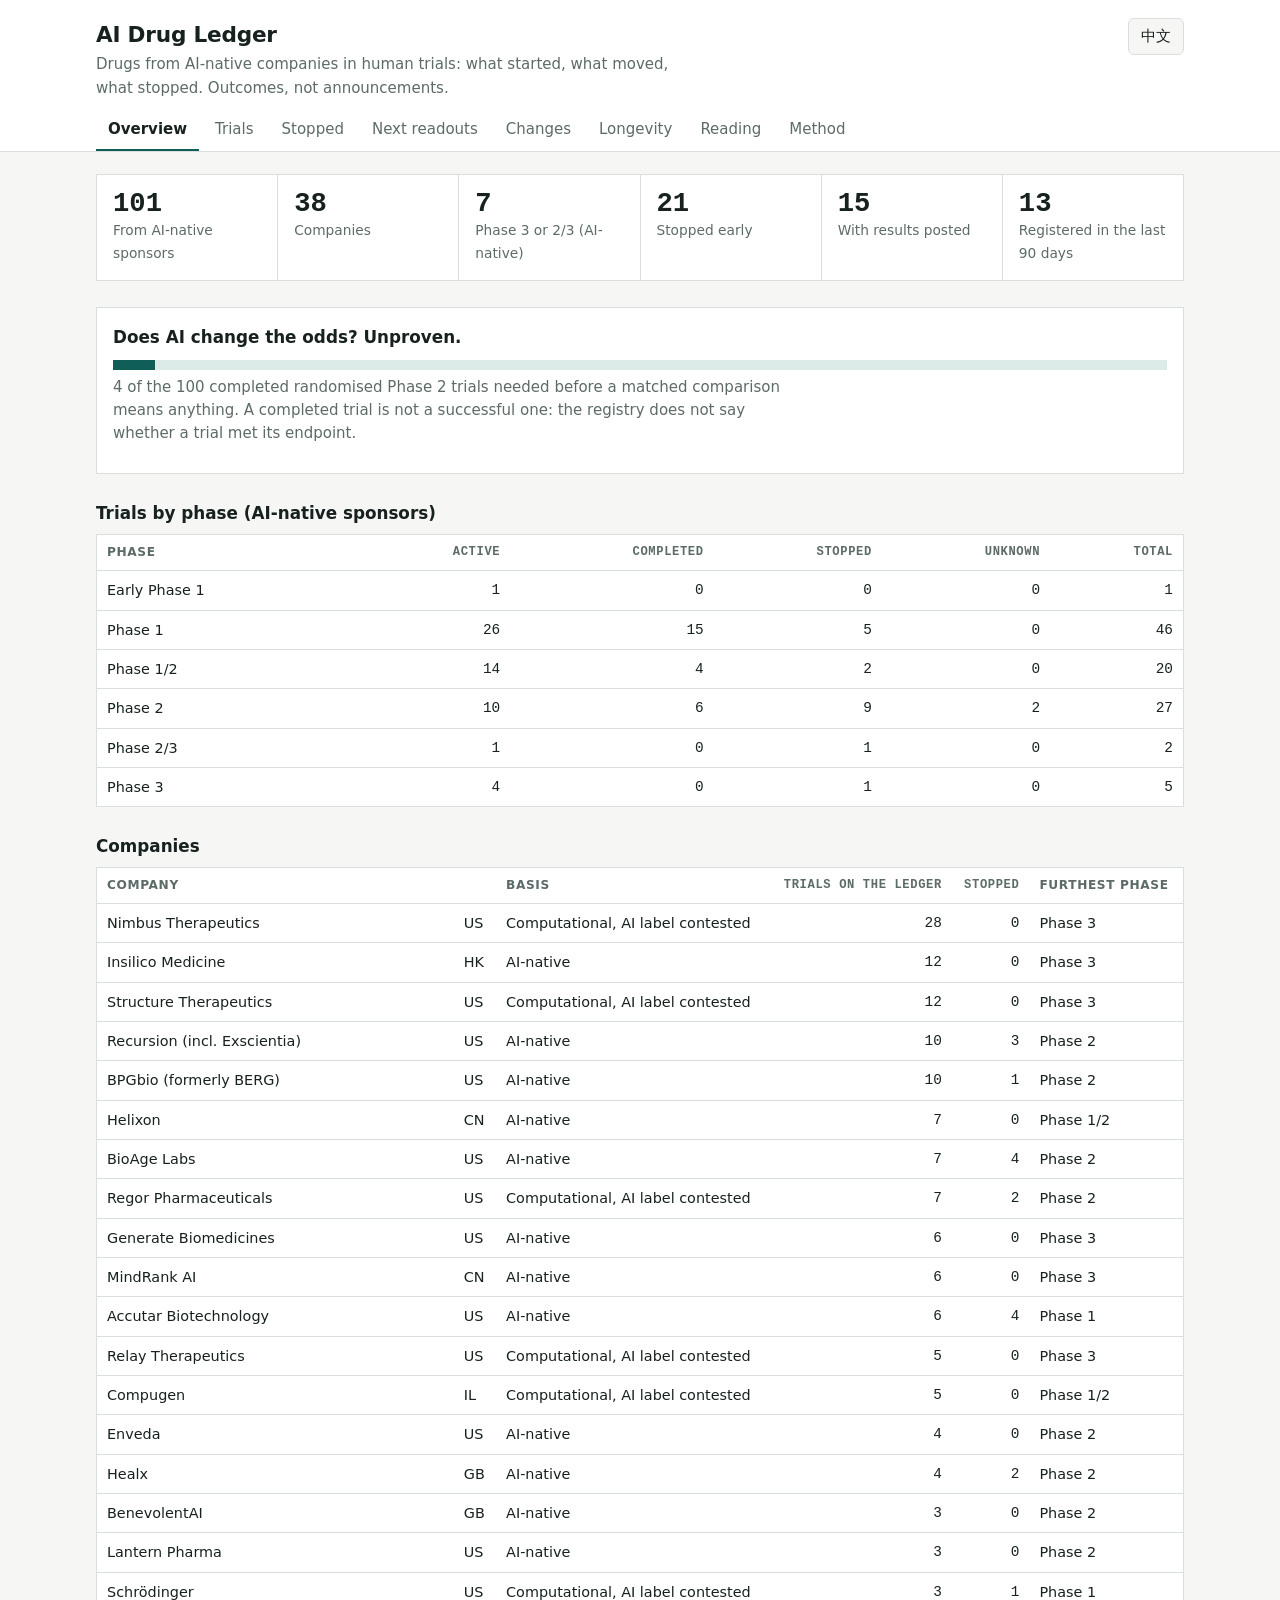
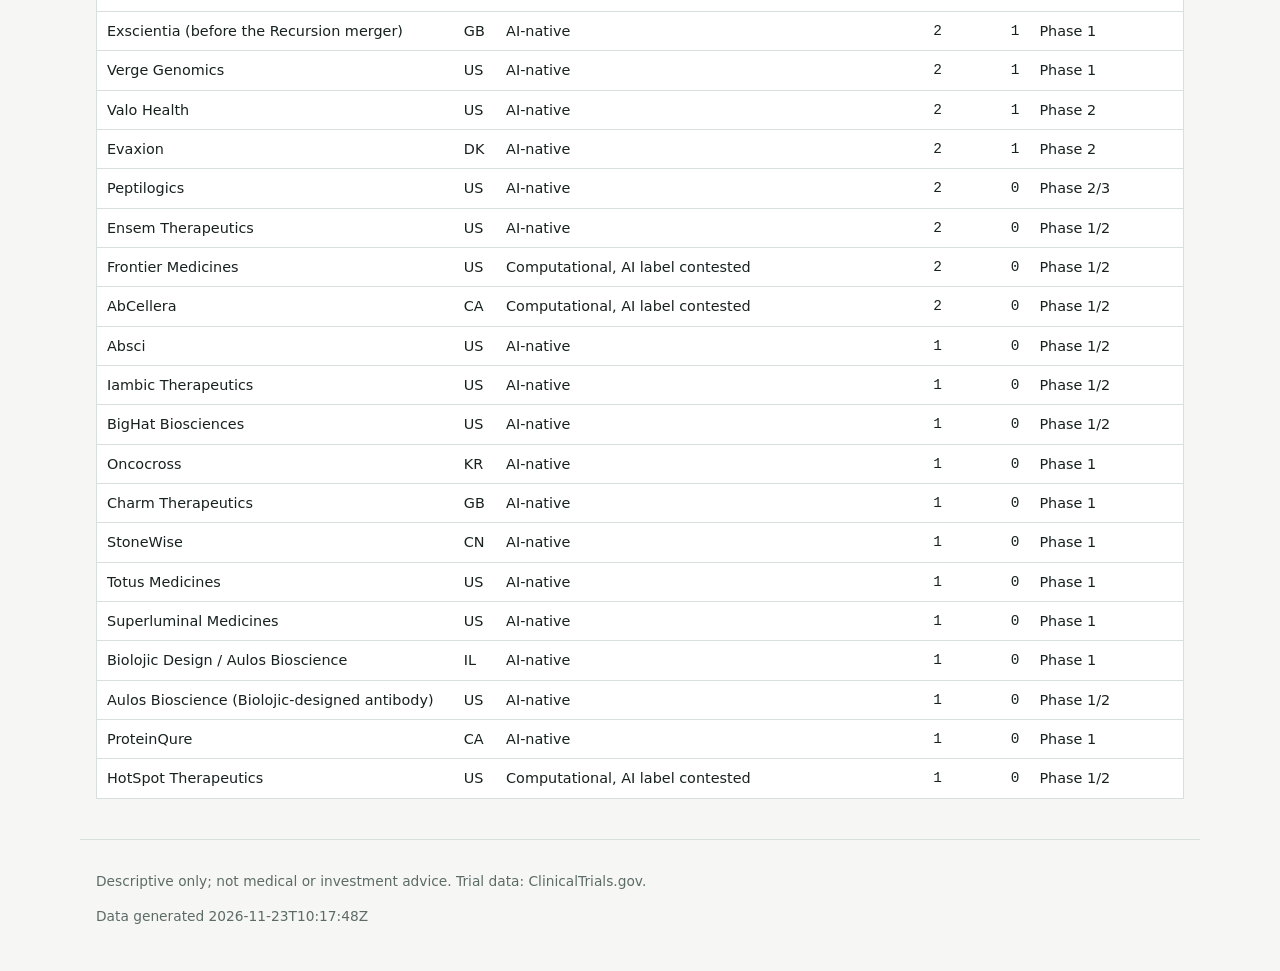
==== index.html @ f321b060 "site: first publish Co-Authored-By: Claude Fable 5.2 <noreply@anthropic.com> Claude-Session: https:/" ====
<!doctype html>
<html lang="en">
<head>
<meta charset="utf-8">
<meta name="viewport" content="width=device-width, initial-scale=1">
<title>AI Drug Ledger · AI 新药台账</title>
<link rel="stylesheet" href="style.css">
</head>
<body>
<header class="top">
  <div class="wrap bar">
    <div>
      <h1 data-t="title"></h1>
      <p class="sub" data-t="subtitle"></p>
    </div>
    <button id="lang" type="button" aria-label="Switch language"></button>
  </div>
  <nav class="wrap tabs" id="tabs" aria-label="Sections"></nav>
</header>
<main class="wrap" id="main"><p class="muted" data-t="loading"></p></main>
<footer class="wrap foot">
  <p data-t="footer"></p>
  <p class="muted" id="stamp"></p>
</footer>
<script src="app.js"></script>
</body>
</html>
---- style.css ----
/* A ledger: quiet page, tabular figures, state shown as form (pills, bars). */
:root {
  --bg: #f6f7f5; --panel: #ffffff; --ink: #17211f; --muted: #5d6b68; --line: #d9dfdc;
  --accent: #0f5f58; --accent-soft: #dcebe8;
  --up: #17694a; --down: #a3341f; --flat: #6a6f3a; --down-soft: #f6e3de; --up-soft: #dcefe5;
  --sans: system-ui, -apple-system, "Segoe UI", "PingFang SC", "Microsoft YaHei", sans-serif;
  --mono: ui-monospace, "SF Mono", Menlo, Consolas, monospace;
}
@media (prefers-color-scheme: dark) {
  :root { --bg: #111615; --panel: #1a2120; --ink: #e6ecea; --muted: #97a5a1; --line: #2c3634;
    --accent: #6cc7bc; --accent-soft: #1d3532; --up: #6fcf9f; --down: #f0907b; --flat: #c9cf8a;
    --down-soft: #3a211c; --up-soft: #1b3327; color-scheme: dark; }
}
* { box-sizing: border-box; }
body { margin: 0; background: var(--bg); color: var(--ink); font: 15px/1.55 var(--sans); }
.wrap { max-width: 1120px; margin: 0 auto; padding-left: max(16px, env(safe-area-inset-left, 0px)); padding-right: max(16px, env(safe-area-inset-right, 0px)); }
.top { border-bottom: 1px solid var(--line); background: var(--panel); }
.bar { display: flex; justify-content: space-between; align-items: flex-start; gap: 16px; padding-block: 18px 10px; }
h1 { font-size: 1.35rem; margin: 0; letter-spacing: -0.01em; }
h2 { font-size: 1.05rem; margin: 0 0 8px; }
.sub { margin: 2px 0 0; color: var(--muted); max-width: 62ch; }
#lang { font: inherit; padding: 6px 12px; border: 1px solid var(--line); border-radius: 6px; background: var(--bg); color: var(--ink); cursor: pointer; white-space: nowrap; }
.tabs { display: flex; gap: 4px; overflow-x: auto; }
.tabs a { padding: 8px 12px; color: var(--muted); text-decoration: none; border-bottom: 2px solid transparent; white-space: nowrap; }
.tabs a[aria-current="page"] { color: var(--ink); border-color: var(--accent); font-weight: 600; }
a { color: var(--accent); }
a:focus-visible, button:focus-visible, select:focus-visible, input:focus-visible { outline: 2px solid var(--accent); outline-offset: 2px; }
main { padding-block: 22px 40px; display: grid; gap: 26px; }
section { min-width: 0; }
.muted { color: var(--muted); }
.note { color: var(--muted); max-width: 72ch; margin: 0 0 12px; }
.tiles { display: grid; grid-template-columns: repeat(auto-fit, minmax(150px, 1fr)); gap: 1px; background: var(--line); border: 1px solid var(--line); }
.tile { background: var(--panel); padding: 14px 16px; }
.tile b { display: block; font: 600 1.7rem/1.1 var(--mono); font-variant-numeric: tabular-nums; }
.tile span { color: var(--muted); font-size: .86rem; }
.verdict { background: var(--panel); border: 1px solid var(--line); padding: 16px; }
.meter { height: 10px; background: var(--accent-soft); margin: 10px 0 6px; }
.meter i { display: block; height: 100%; background: var(--accent); }
.scroll { overflow-x: auto; border: 1px solid var(--line); background: var(--panel); }
table { border-collapse: collapse; width: 100%; font-size: .9rem; }
th, td { text-align: left; padding: 8px 10px; border-bottom: 1px solid var(--line); vertical-align: top; }
th { font-size: .76rem; text-transform: uppercase; letter-spacing: .05em; color: var(--muted); white-space: nowrap; }
tr:last-child td { border-bottom: 0; }
td.n, th.n { text-align: right; font-family: var(--mono); font-variant-numeric: tabular-nums; white-space: nowrap; }
td.d { font-family: var(--mono); font-size: .84rem; white-space: nowrap; }
.pill { display: inline-block; padding: 1px 8px; border-radius: 999px; font-size: .78rem; white-space: nowrap; border: 1px solid var(--line); }
.pill.stopped, .pill.down, .pill.failed, .pill.stalled { background: var(--down-soft); color: var(--down); border-color: transparent; }
.pill.completed, .pill.up { background: var(--up-soft); color: var(--up); border-color: transparent; }
.pill.active, .pill.in_progress { background: var(--accent-soft); color: var(--accent); border-color: transparent; }
.filters { display: flex; flex-wrap: wrap; gap: 8px; margin-bottom: 10px; }
.filters select, .filters input { font: inherit; padding: 6px 8px; border: 1px solid var(--line); border-radius: 6px; background: var(--panel); color: var(--ink); max-width: 100%; }
.cards { display: grid; grid-template-columns: repeat(auto-fit, minmax(290px, 1fr)); gap: 14px; }
.card { background: var(--panel); border: 1px solid var(--line); padding: 14px 16px; min-width: 0; }
.card h3 { margin: 0 0 4px; font-size: 1rem; }
.card p { margin: 6px 0; }
.card ul { margin: 8px 0 0; padding-left: 18px; }
.card li { margin: 3px 0; overflow-wrap: anywhere; }
.small { font-size: .84rem; }
.foot { padding-block: 18px 30px; border-top: 1px solid var(--line); color: var(--muted); font-size: .86rem; }
ol.rubric { padding-left: 20px; max-width: 72ch; }
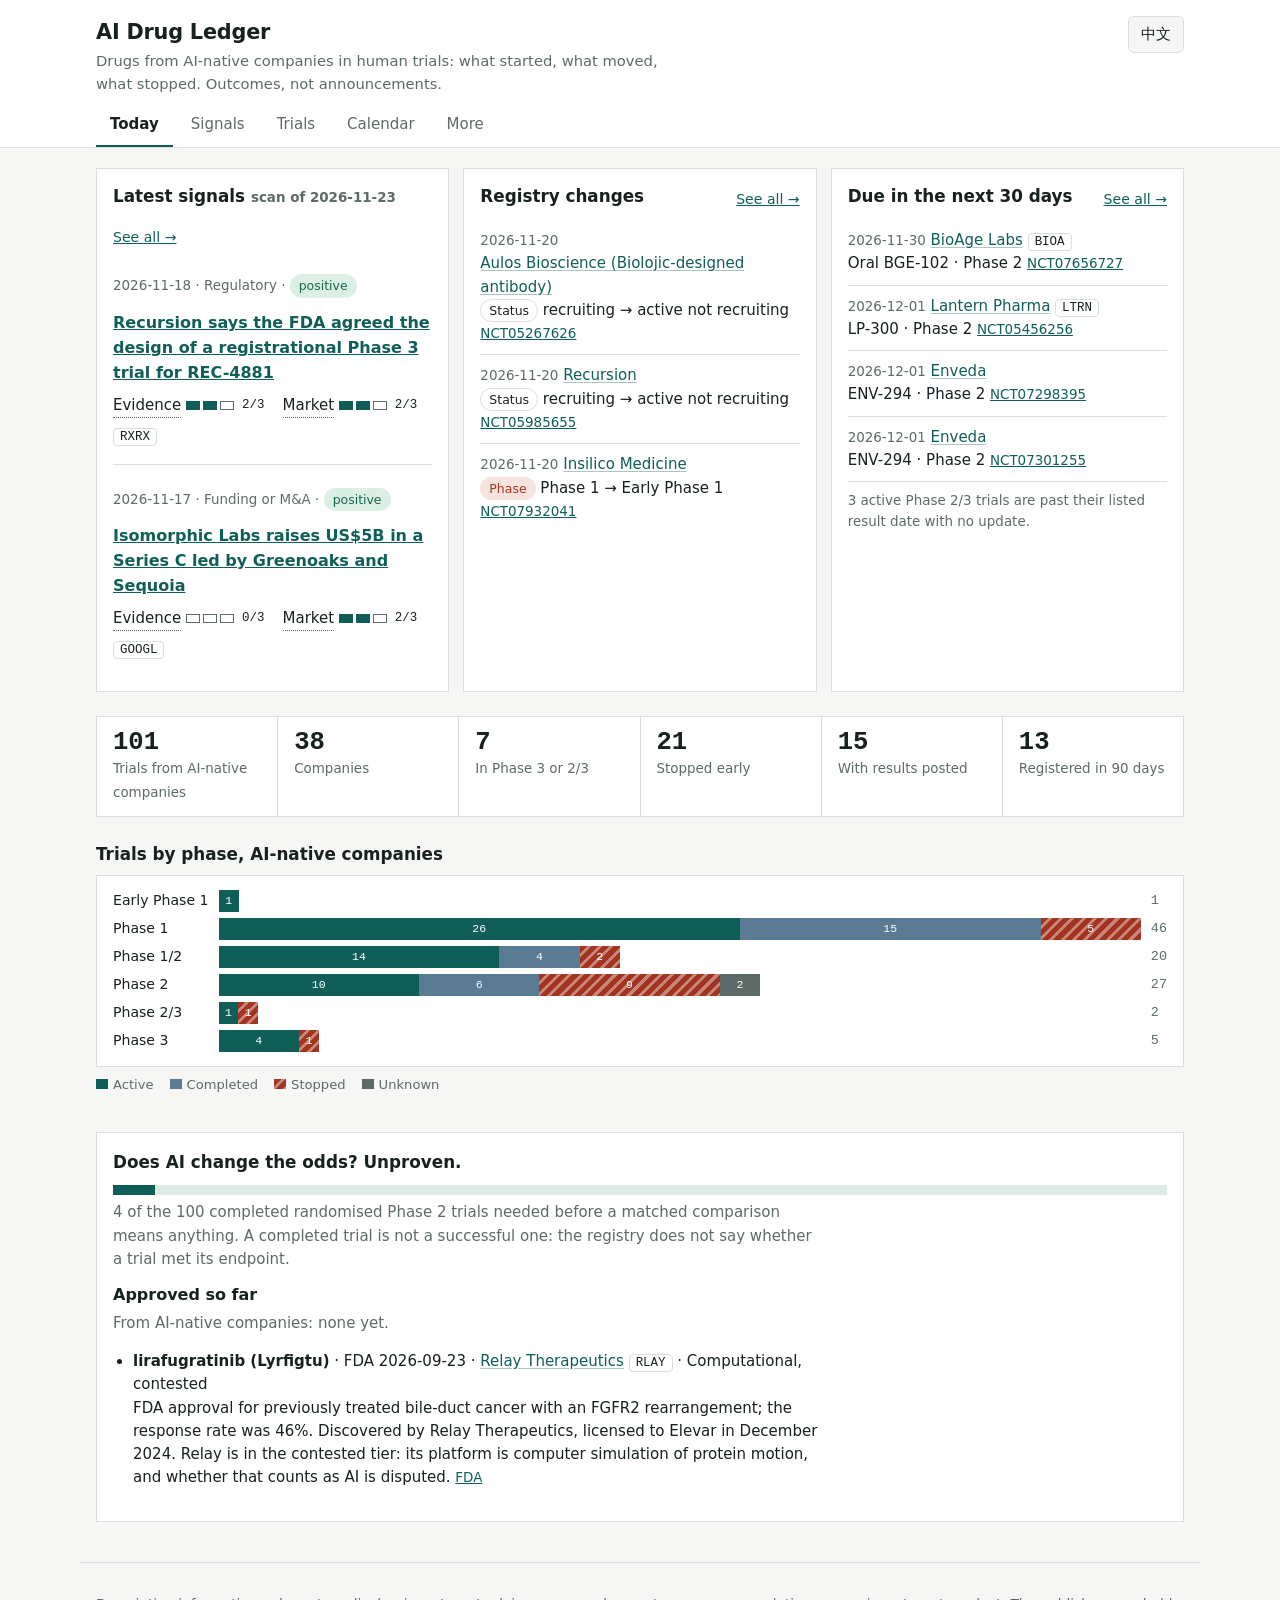
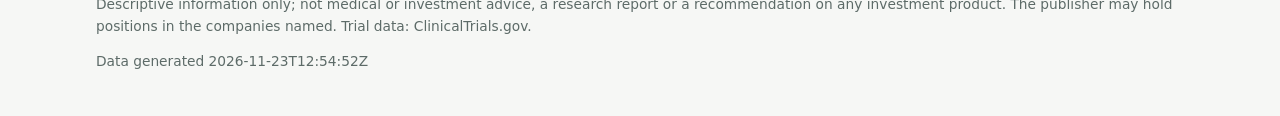
==== commit 42601d0c: "site: f961b80" ====
--- a/index.html
+++ b/index.html
@@ -2,26 +2,30 @@
 <html lang="en">
 <head>
 <meta charset="utf-8">
-<meta name="viewport" content="width=device-width, initial-scale=1">
+<meta name="viewport" content="width=device-width, initial-scale=1, viewport-fit=cover">
 <title>AI Drug Ledger · AI 新药台账</title>
 <link rel="stylesheet" href="style.css">
 </head>
 <body>
+<a class="skip" href="#main" data-t="skip"></a>
 <header class="top">
   <div class="wrap bar">
     <div>
       <h1 data-t="title"></h1>
       <p class="sub" data-t="subtitle"></p>
     </div>
-    <button id="lang" type="button" aria-label="Switch language"></button>
+    <button id="lang" type="button"></button>
   </div>
-  <nav class="wrap tabs" id="tabs" aria-label="Sections"></nav>
+  <nav class="wrap nav" id="nav" aria-label="Sections"></nav>
 </header>
-<main class="wrap" id="main"><p class="muted" data-t="loading"></p></main>
+<main class="wrap" id="main" tabindex="-1"><p class="muted" data-t="loading"></p></main>
 <footer class="wrap foot">
   <p data-t="footer"></p>
   <p class="muted" id="stamp"></p>
 </footer>
+<div id="backdrop" hidden></div>
+<aside id="panel" role="dialog" aria-modal="true" aria-labelledby="panel-title" hidden></aside>
+<div id="pop" role="tooltip" hidden></div>
 <script src="app.js"></script>
 </body>
 </html>
--- a/style.css
+++ b/style.css
@@ -1,60 +1,195 @@
-/* A ledger: quiet page, tabular figures, state shown as form (pills, bars). */
+/* A ledger: quiet page, tabular figures, state shown as form (pills, bars, hatching). */
 :root {
   --bg: #f6f7f5; --panel: #ffffff; --ink: #17211f; --muted: #5d6b68; --line: #d9dfdc;
-  --accent: #0f5f58; --accent-soft: #dcebe8;
-  --up: #17694a; --down: #a3341f; --flat: #6a6f3a; --down-soft: #f6e3de; --up-soft: #dcefe5;
+  --accent: #0f5f58; --accent-soft: #dcebe8; --done: #5b7a94; --done-soft: #e1e9f0;
+  --up: #17694a; --down: #a3341f; --down-soft: #f6e3de; --up-soft: #dcefe5; --new: #b8630a;
   --sans: system-ui, -apple-system, "Segoe UI", "PingFang SC", "Microsoft YaHei", sans-serif;
   --mono: ui-monospace, "SF Mono", Menlo, Consolas, monospace;
 }
 @media (prefers-color-scheme: dark) {
   :root { --bg: #111615; --panel: #1a2120; --ink: #e6ecea; --muted: #97a5a1; --line: #2c3634;
-    --accent: #6cc7bc; --accent-soft: #1d3532; --up: #6fcf9f; --down: #f0907b; --flat: #c9cf8a;
-    --down-soft: #3a211c; --up-soft: #1b3327; color-scheme: dark; }
+    --accent: #6cc7bc; --accent-soft: #1d3532; --done: #8fb0cc; --done-soft: #1f2c38;
+    --up: #6fcf9f; --down: #f0907b; --down-soft: #3a211c; --up-soft: #1b3327; --new: #f0a54a; color-scheme: dark; }
 }
 * { box-sizing: border-box; }
+html { scroll-padding-top: 12px; }
 body { margin: 0; background: var(--bg); color: var(--ink); font: 15px/1.55 var(--sans); }
 .wrap { max-width: 1120px; margin: 0 auto; padding-left: max(16px, env(safe-area-inset-left, 0px)); padding-right: max(16px, env(safe-area-inset-right, 0px)); }
+.skip { position: absolute; left: -999px; top: 8px; background: var(--panel); padding: 8px 12px; border: 1px solid var(--line); z-index: 50; }
+.skip:focus { left: 8px; }
 .top { border-bottom: 1px solid var(--line); background: var(--panel); }
-.bar { display: flex; justify-content: space-between; align-items: flex-start; gap: 16px; padding-block: 18px 10px; }
-h1 { font-size: 1.35rem; margin: 0; letter-spacing: -0.01em; }
+.bar { display: flex; justify-content: space-between; align-items: flex-start; gap: 16px; padding-block: 16px 8px; }
+h1 { font-size: 1.3rem; margin: 0; letter-spacing: -0.01em; }
 h2 { font-size: 1.05rem; margin: 0 0 8px; }
-.sub { margin: 2px 0 0; color: var(--muted); max-width: 62ch; }
-#lang { font: inherit; padding: 6px 12px; border: 1px solid var(--line); border-radius: 6px; background: var(--bg); color: var(--ink); cursor: pointer; white-space: nowrap; }
-.tabs { display: flex; gap: 4px; overflow-x: auto; }
-.tabs a { padding: 8px 12px; color: var(--muted); text-decoration: none; border-bottom: 2px solid transparent; white-space: nowrap; }
-.tabs a[aria-current="page"] { color: var(--ink); border-color: var(--accent); font-weight: 600; }
+h3 { font-size: 1rem; margin: 0 0 4px; }
+.sub { margin: 2px 0 0; color: var(--muted); max-width: 62ch; font-size: .92rem; }
+button { font: inherit; color: inherit; }
+#lang, .btn { padding: 6px 12px; border: 1px solid var(--line); border-radius: 6px; background: var(--bg); cursor: pointer; white-space: nowrap; }
 a { color: var(--accent); }
-a:focus-visible, button:focus-visible, select:focus-visible, input:focus-visible { outline: 2px solid var(--accent); outline-offset: 2px; }
-main { padding-block: 22px 40px; display: grid; gap: 26px; }
+a:focus-visible, button:focus-visible, select:focus-visible, input:focus-visible, [tabindex]:focus-visible { outline: 2px solid var(--accent); outline-offset: 2px; }
+.nav { display: flex; gap: 4px; }
+.nav a { padding: 9px 14px; color: var(--muted); text-decoration: none; border-bottom: 2px solid transparent; white-space: nowrap; position: relative; }
+.nav a[aria-current="page"] { color: var(--ink); border-color: var(--accent); font-weight: 600; }
+.badge { display: inline-block; min-width: 8px; height: 8px; border-radius: 50%; background: var(--new); margin-left: 5px; vertical-align: middle; }
+.subnav { display: inline-flex; flex-wrap: wrap; gap: 0; border: 1px solid var(--line); border-radius: 8px; overflow: hidden; background: var(--panel); }
+.subnav a { padding: 6px 14px; text-decoration: none; color: var(--muted); border-right: 1px solid var(--line); }
+.subnav a:last-child { border-right: 0; }
+.subnav a[aria-current="true"] { background: var(--accent-soft); color: var(--accent); font-weight: 600; }
+main { padding-block: 20px 40px; display: grid; gap: 24px; }
+main:focus { outline: none; }
 section { min-width: 0; }
 .muted { color: var(--muted); }
-.note { color: var(--muted); max-width: 72ch; margin: 0 0 12px; }
+.small { font-size: .84rem; }
+.note { color: var(--muted); max-width: 74ch; margin: 0 0 12px; }
+.row { display: flex; flex-wrap: wrap; gap: 10px 16px; align-items: center; justify-content: space-between; margin-bottom: 10px; }
+.more { font-size: .88rem; white-space: nowrap; }
+
+/* Today */
+.today { display: grid; grid-template-columns: repeat(auto-fit, minmax(300px, 1fr)); gap: 14px; }
+.blk { background: var(--panel); border: 1px solid var(--line); padding: 14px 16px; min-width: 0; }
+.blk ul { list-style: none; margin: 0; padding: 0; }
+.blk li { padding: 9px 0; border-top: 1px solid var(--line); }
+.blk li:first-child { border-top: 0; padding-top: 2px; }
 .tiles { display: grid; grid-template-columns: repeat(auto-fit, minmax(150px, 1fr)); gap: 1px; background: var(--line); border: 1px solid var(--line); }
-.tile { background: var(--panel); padding: 14px 16px; }
-.tile b { display: block; font: 600 1.7rem/1.1 var(--mono); font-variant-numeric: tabular-nums; }
-.tile span { color: var(--muted); font-size: .86rem; }
+.tile { background: var(--panel); padding: 12px 16px; }
+.tile b { display: block; font: 600 1.6rem/1.1 var(--mono); font-variant-numeric: tabular-nums; }
+.tile span { color: var(--muted); font-size: .84rem; }
 .verdict { background: var(--panel); border: 1px solid var(--line); padding: 16px; }
 .meter { height: 10px; background: var(--accent-soft); margin: 10px 0 6px; }
 .meter i { display: block; height: 100%; background: var(--accent); }
+
+/* funnel: stacked bars; stopped is hatched as well as coloured */
+.funnel { display: grid; grid-template-columns: max-content 1fr max-content; gap: 6px 10px; align-items: center; background: var(--panel); border: 1px solid var(--line); padding: 14px 16px; }
+.funnel .lab { font-size: .88rem; white-space: nowrap; }
+.funnel .tot { font: .84rem var(--mono); color: var(--muted); }
+.stack { display: flex; height: 22px; min-width: 0; }
+.stack i { display: flex; align-items: center; justify-content: center; font: 500 .72rem var(--mono); font-style: normal; color: var(--panel); min-width: 0; overflow: hidden; }
+.seg-active { background: var(--accent); }
+.seg-completed { background: var(--done); }
+.seg-stopped { background: repeating-linear-gradient(135deg, var(--down) 0 5px, color-mix(in srgb, var(--down) 60%, var(--panel)) 5px 8px); }
+.seg-unknown { background: var(--muted); }
+.legend { display: flex; flex-wrap: wrap; gap: 6px 16px; font-size: .82rem; color: var(--muted); margin-top: 8px; }
+.legend i { display: inline-block; width: 12px; height: 10px; margin-right: 5px; vertical-align: baseline; }
+
+/* tables */
 .scroll { overflow-x: auto; border: 1px solid var(--line); background: var(--panel); }
 table { border-collapse: collapse; width: 100%; font-size: .9rem; }
 th, td { text-align: left; padding: 8px 10px; border-bottom: 1px solid var(--line); vertical-align: top; }
-th { font-size: .76rem; text-transform: uppercase; letter-spacing: .05em; color: var(--muted); white-space: nowrap; }
-tr:last-child td { border-bottom: 0; }
+thead th { font-size: .74rem; text-transform: uppercase; letter-spacing: .05em; color: var(--muted); white-space: nowrap; position: sticky; top: 0; background: var(--panel); z-index: 1; }
+th button.sort { all: unset; cursor: pointer; font: inherit; letter-spacing: inherit; text-transform: inherit; color: inherit; }
+th button.sort:hover, th[aria-sort] button.sort { color: var(--ink); }
+th[aria-sort="ascending"] button.sort::after { content: " ▲"; font-size: .7em; }
+th[aria-sort="descending"] button.sort::after { content: " ▼"; font-size: .7em; }
+tbody tr:last-child td { border-bottom: 0; }
 td.n, th.n { text-align: right; font-family: var(--mono); font-variant-numeric: tabular-nums; white-space: nowrap; }
 td.d { font-family: var(--mono); font-size: .84rem; white-space: nowrap; }
+tr.detail td { background: var(--bg); font-size: .86rem; }
+tr.detail dl { display: grid; grid-template-columns: max-content 1fr; gap: 3px 14px; margin: 0; }
+tr.detail dt { color: var(--muted); }
+tr.detail dd { margin: 0; overflow-wrap: anywhere; }
+.exp { all: unset; cursor: pointer; padding: 0 6px 0 0; color: var(--muted); }
+.new td:first-child { box-shadow: inset 3px 0 0 var(--new); }
+.dot { display: inline-block; width: 7px; height: 7px; border-radius: 50%; background: var(--new); margin-right: 6px; vertical-align: middle; }
+.empty { padding: 26px 16px; text-align: center; color: var(--muted); }
 .pill { display: inline-block; padding: 1px 8px; border-radius: 999px; font-size: .78rem; white-space: nowrap; border: 1px solid var(--line); }
-.pill.stopped, .pill.down, .pill.failed, .pill.stalled { background: var(--down-soft); color: var(--down); border-color: transparent; }
-.pill.completed, .pill.up { background: var(--up-soft); color: var(--up); border-color: transparent; }
+.pill.stopped, .pill.down, .pill.failed, .pill.stalled, .pill.none { background: var(--down-soft); color: var(--down); border-color: transparent; }
+.pill.completed { background: var(--done-soft); color: var(--done); border-color: transparent; }
+.pill.up { background: var(--up-soft); color: var(--up); border-color: transparent; }
 .pill.active, .pill.in_progress { background: var(--accent-soft); color: var(--accent); border-color: transparent; }
-.filters { display: flex; flex-wrap: wrap; gap: 8px; margin-bottom: 10px; }
-.filters select, .filters input { font: inherit; padding: 6px 8px; border: 1px solid var(--line); border-radius: 6px; background: var(--panel); color: var(--ink); max-width: 100%; }
+.filters { display: flex; flex-wrap: wrap; gap: 8px; margin-bottom: 10px; align-items: center; }
+.filters select, .filters input[type="search"] { font: inherit; font-size: 16px; padding: 6px 8px; border: 1px solid var(--line); border-radius: 6px; background: var(--panel); color: var(--ink); max-width: 100%; }
+.filters input[type="search"] { flex: 1 1 220px; min-width: 0; }
+.chips { display: inline-flex; flex-wrap: wrap; gap: 6px; }
+.chip { padding: 4px 10px; border: 1px solid var(--line); border-radius: 999px; background: var(--panel); cursor: pointer; font-size: .86rem; }
+.chip[aria-pressed="true"] { background: var(--accent-soft); color: var(--accent); border-color: transparent; font-weight: 600; }
+.chk { display: inline-flex; align-items: center; gap: 6px; color: var(--muted); font-size: .9rem; }
+
+/* company buttons, tickers, terms */
+.co { all: unset; cursor: pointer; color: var(--accent); text-decoration: underline; text-decoration-color: color-mix(in srgb, var(--accent) 35%, transparent); text-underline-offset: 2px; }
+.co:hover { text-decoration-color: var(--accent); }
+.tk { font: 500 .78rem var(--mono); padding: 1px 6px; border: 1px solid var(--line); border-radius: 4px; white-space: nowrap; background: var(--panel); cursor: pointer; color: var(--ink); }
+button.tk:hover { border-color: var(--accent); color: var(--accent); }
+.term { all: unset; cursor: help; border-bottom: 1px dotted var(--muted); }
+#pop { position: absolute; z-index: 60; max-width: min(340px, calc(100vw - 24px)); background: var(--ink); color: var(--bg); padding: 10px 12px; border-radius: 6px; font-size: .86rem; line-height: 1.45; box-shadow: 0 4px 18px rgba(0,0,0,.25); }
+#pop b { display: block; margin-bottom: 3px; }
+
+/* cards */
 .cards { display: grid; grid-template-columns: repeat(auto-fit, minmax(290px, 1fr)); gap: 14px; }
 .card { background: var(--panel); border: 1px solid var(--line); padding: 14px 16px; min-width: 0; }
-.card h3 { margin: 0 0 4px; font-size: 1rem; }
 .card p { margin: 6px 0; }
 .card ul { margin: 8px 0 0; padding-left: 18px; }
 .card li { margin: 3px 0; overflow-wrap: anywhere; }
-.small { font-size: .84rem; }
+.disc { border: 1px solid var(--line); border-left: 3px solid var(--down); background: var(--panel); padding: 10px 12px; font-size: .86rem; max-width: 84ch; margin: 0 0 12px; }
+.sigs { display: grid; gap: 12px; }
+.sig { max-width: 860px; }
+.scores { display: flex; flex-wrap: wrap; gap: 6px 18px; align-items: center; margin: 8px 0; }
+.score { display: inline-flex; gap: 3px; vertical-align: middle; align-items: center; }
+.score i { width: 14px; height: 9px; border: 1px solid var(--muted); display: block; }
+.score i.on { background: var(--accent); border-color: var(--accent); }
+.score b { font: 500 .78rem var(--mono); margin-left: 5px; }
+section ul.plain { max-width: 74ch; padding-left: 20px; }
+ol.rubric { padding-left: 20px; max-width: 74ch; }
+dl.gloss { max-width: 74ch; margin: 0; }
+dl.gloss dt { font-weight: 600; margin-top: 12px; }
+dl.gloss dd { margin: 2px 0 0; color: var(--muted); }
+
+/* calendar strip and deal bars */
+.strip { background: var(--panel); border: 1px solid var(--line); padding: 10px 12px 4px; margin-bottom: 12px; }
+.strip svg { display: block; width: 100%; height: auto; }
+.strip text { font: 10px var(--mono); fill: var(--muted); }
+.strip line { stroke: var(--line); }
+.strip circle { fill: var(--accent); opacity: .75; }
+.strip rect.reg { fill: var(--down); }
+.share { display: inline-block; width: 70px; height: 8px; background: var(--accent-soft); vertical-align: middle; margin-right: 6px; }
+.share i { display: block; height: 100%; background: var(--accent); min-width: 1px; }
+.spark { display: inline-block; vertical-align: middle; }
+.spark polyline { fill: none; stroke: var(--muted); stroke-width: 1.25; }
+.spark circle { fill: var(--ink); }
+
+/* company panel */
+#backdrop { position: fixed; inset: 0; background: rgba(10, 16, 15, .45); z-index: 30; }
+#panel { position: fixed; top: 0; right: 0; bottom: 0; width: min(460px, 100vw); background: var(--bg); border-left: 1px solid var(--line); z-index: 40; overflow-y: auto; padding: 18px 18px calc(28px + env(safe-area-inset-bottom, 0px)); box-shadow: -8px 0 30px rgba(0,0,0,.18); }
+#panel .phead { display: flex; justify-content: space-between; gap: 12px; align-items: flex-start; }
+#panel h2 { font-size: 1.2rem; margin: 0; }
+#panel h3 { font-size: .78rem; text-transform: uppercase; letter-spacing: .06em; color: var(--muted); margin: 18px 0 6px; }
+#panel p { margin: 6px 0; }
+#panel ul { list-style: none; margin: 0; padding: 0; }
+#panel li { padding: 7px 0; border-top: 1px solid var(--line); font-size: .9rem; }
+#panel li:first-child { border-top: 0; }
+.mkt { background: var(--panel); border: 1px solid var(--line); padding: 12px 14px; }
+.mkt .px { font: 600 1.35rem var(--mono); }
+.mkt .spark polyline { stroke: var(--ink); stroke-width: 1.5; }
+.kv { display: grid; grid-template-columns: repeat(auto-fit, minmax(120px, 1fr)); gap: 8px 14px; margin-top: 10px; }
+.kv div { min-width: 0; }
+.kv span { display: block; font-size: .76rem; color: var(--muted); }
+.kv b { font: 500 .95rem var(--mono); }
+.range { position: relative; height: 6px; background: var(--accent-soft); margin: 14px 0 4px; }
+.range i { position: absolute; top: -4px; width: 3px; height: 14px; background: var(--ink); transform: translateX(-1px); }
+.rl { display: flex; justify-content: space-between; font: .78rem var(--mono); color: var(--muted); }
+
 .foot { padding-block: 18px 30px; border-top: 1px solid var(--line); color: var(--muted); font-size: .86rem; }
-ol.rubric { padding-left: 20px; max-width: 72ch; }
+
+@media (max-width: 720px) {
+  body { padding-bottom: calc(58px + env(safe-area-inset-bottom, 0px)); }
+  .bar { padding-block: 12px 10px; }
+  .sub { display: none; }
+  .nav { position: fixed; left: 0; right: 0; bottom: 0; z-index: 20; background: var(--panel); border-top: 1px solid var(--line); padding: 0 0 env(safe-area-inset-bottom, 0px); max-width: none; gap: 0; }
+  .nav a { flex: 1 1 0; text-align: center; padding: 14px 2px; border-bottom: 0; border-top: 2px solid transparent; font-size: .82rem; min-width: 0; }
+  .nav a[aria-current="page"] { border-color: var(--accent); }
+  #panel { width: 100vw; border-left: 0; }
+  /* tables become cards */
+  table.rc thead { display: none; }
+  table.rc, table.rc tbody, table.rc tr, table.rc td { display: block; width: 100%; }
+  table.rc tr { padding: 10px 12px; border-bottom: 1px solid var(--line); }
+  table.rc tr.detail { padding-top: 0; }
+  table.rc td { border: 0; padding: 2px 0; text-align: left; white-space: normal; }
+  table.rc td.n { text-align: left; }
+  table.rc td[data-l]::before { content: attr(data-l) ": "; color: var(--muted); font: .78rem var(--sans); }
+  table.rc td.lead { font-weight: 600; font-size: .98rem; }
+  table.rc td:empty { display: none; }
+  .scroll { overflow-x: visible; }
+}
+@media (prefers-reduced-motion: no-preference) {
+  #panel { animation: slide .16s ease-out; }
+  @keyframes slide { from { transform: translateX(24px); opacity: .6; } to { transform: none; opacity: 1; } }
+}
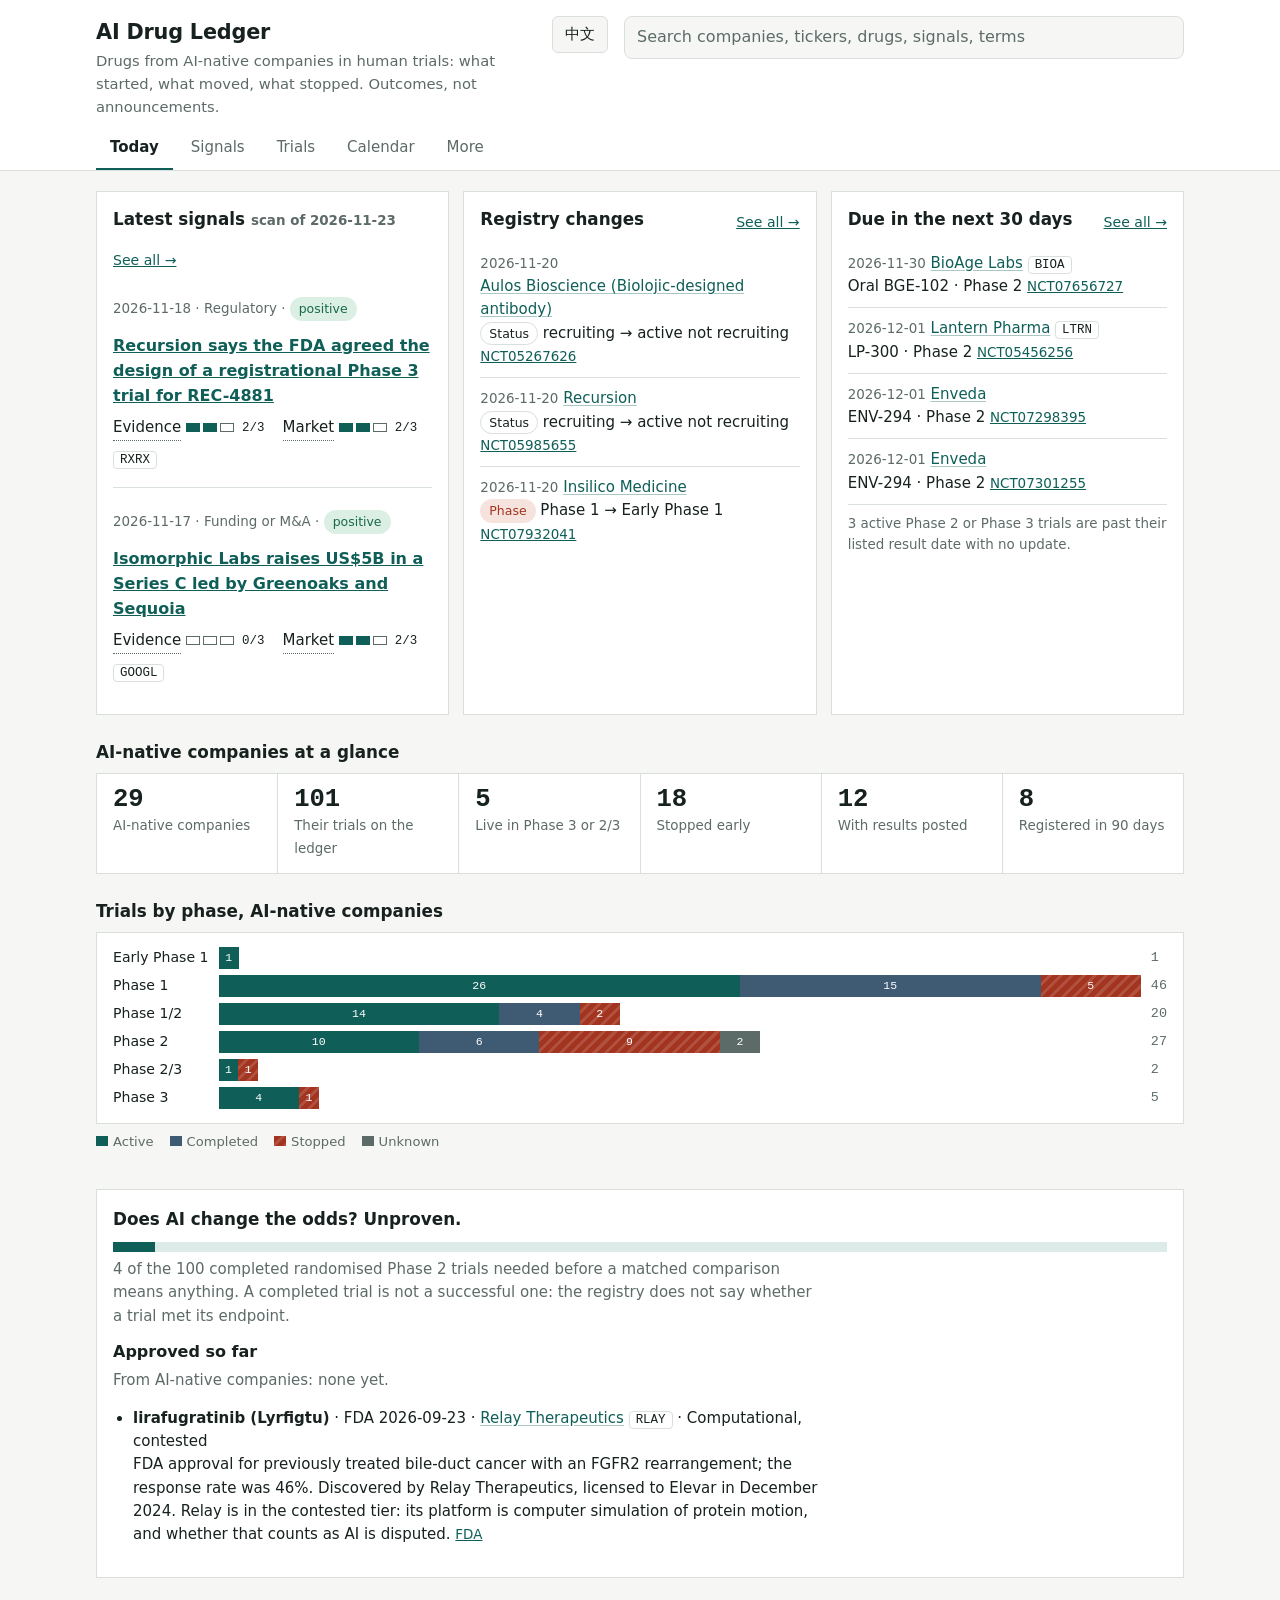
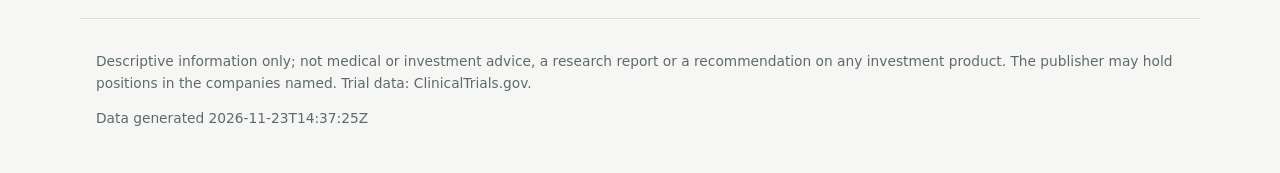
==== commit 159c6b44: "site: e7e2f50" ====
--- a/index.html
+++ b/index.html
@@ -15,6 +15,10 @@
       <p class="sub" data-t="subtitle"></p>
     </div>
     <button id="lang" type="button"></button>
+    <div class="gs" role="search">
+      <input id="gs" type="search" autocomplete="off" spellcheck="false" aria-controls="gs-res" aria-expanded="false">
+      <div id="gs-res" hidden></div>
+    </div>
   </div>
   <nav class="wrap nav" id="nav" aria-label="Sections"></nav>
 </header>
--- a/style.css
+++ b/style.css
@@ -1,14 +1,14 @@
 /* A ledger: quiet page, tabular figures, state shown as form (pills, bars, hatching). */
 :root {
   --bg: #f6f7f5; --panel: #ffffff; --ink: #17211f; --muted: #5d6b68; --line: #d9dfdc;
-  --accent: #0f5f58; --accent-soft: #dcebe8; --done: #5b7a94; --done-soft: #e1e9f0;
+  --accent: #0f5f58; --accent-soft: #dcebe8; --done: #3f5b73; --done-soft: #e1e9f0; --hatch: rgba(255,255,255,.14);
   --up: #17694a; --down: #a3341f; --down-soft: #f6e3de; --up-soft: #dcefe5; --new: #b8630a;
   --sans: system-ui, -apple-system, "Segoe UI", "PingFang SC", "Microsoft YaHei", sans-serif;
   --mono: ui-monospace, "SF Mono", Menlo, Consolas, monospace;
 }
 @media (prefers-color-scheme: dark) {
   :root { --bg: #111615; --panel: #1a2120; --ink: #e6ecea; --muted: #97a5a1; --line: #2c3634;
-    --accent: #6cc7bc; --accent-soft: #1d3532; --done: #8fb0cc; --done-soft: #1f2c38;
+    --accent: #6cc7bc; --accent-soft: #1d3532; --done: #8fb0cc; --done-soft: #1f2c38; --hatch: rgba(255,255,255,.2);
     --up: #6fcf9f; --down: #f0907b; --down-soft: #3a211c; --up-soft: #1b3327; --new: #f0a54a; color-scheme: dark; }
 }
 * { box-sizing: border-box; }
@@ -27,6 +27,16 @@
 #lang, .btn { padding: 6px 12px; border: 1px solid var(--line); border-radius: 6px; background: var(--bg); cursor: pointer; white-space: nowrap; }
 a { color: var(--accent); }
 a:focus-visible, button:focus-visible, select:focus-visible, input:focus-visible, [tabindex]:focus-visible { outline: 2px solid var(--accent); outline-offset: 2px; }
+.bar { flex-wrap: wrap; }
+.bar > div:first-child { flex: 1 1 260px; min-width: 0; }
+.gs { position: relative; flex: 1 1 100%; order: 3; max-width: 560px; }
+#gs { width: 100%; font: inherit; font-size: 16px; padding: 8px 12px; border: 1px solid var(--line); border-radius: 8px; background: var(--bg); color: var(--ink); }
+#gs-res { position: absolute; left: 0; right: 0; top: calc(100% + 6px); z-index: 25; background: var(--panel); border: 1px solid var(--line); border-radius: 8px; box-shadow: 0 10px 30px rgba(0,0,0,.18); max-height: min(70vh, 520px); overflow-y: auto; padding: 6px 0; }
+#gs-res h4 { margin: 8px 14px 2px; font-size: .72rem; text-transform: uppercase; letter-spacing: .06em; color: var(--muted); font-weight: 600; }
+.gs-item { display: block; width: 100%; text-align: left; padding: 7px 14px; border: 0; background: none; cursor: pointer; text-decoration: none; color: var(--ink); font: inherit; line-height: 1.35; }
+.gs-item:hover, .gs-item:focus-visible { background: var(--accent-soft); outline: none; }
+.gs-item small { display: block; color: var(--muted); font-size: .82rem; }
+.gs-none { padding: 12px 14px; color: var(--muted); }
 .nav { display: flex; gap: 4px; }
 .nav a { padding: 9px 14px; color: var(--muted); text-decoration: none; border-bottom: 2px solid transparent; white-space: nowrap; position: relative; }
 .nav a[aria-current="page"] { color: var(--ink); border-color: var(--accent); font-weight: 600; }
@@ -66,7 +76,7 @@
 .stack i { display: flex; align-items: center; justify-content: center; font: 500 .72rem var(--mono); font-style: normal; color: var(--panel); min-width: 0; overflow: hidden; }
 .seg-active { background: var(--accent); }
 .seg-completed { background: var(--done); }
-.seg-stopped { background: repeating-linear-gradient(135deg, var(--down) 0 5px, color-mix(in srgb, var(--down) 60%, var(--panel)) 5px 8px); }
+.seg-stopped { background: var(--down) repeating-linear-gradient(135deg, transparent 0 5px, var(--hatch) 5px 8px); }
 .seg-unknown { background: var(--muted); }
 .legend { display: flex; flex-wrap: wrap; gap: 6px 16px; font-size: .82rem; color: var(--muted); margin-top: 8px; }
 .legend i { display: inline-block; width: 12px; height: 10px; margin-right: 5px; vertical-align: baseline; }
@@ -78,6 +88,9 @@
 thead th { font-size: .74rem; text-transform: uppercase; letter-spacing: .05em; color: var(--muted); white-space: nowrap; position: sticky; top: 0; background: var(--panel); z-index: 1; }
 th button.sort { all: unset; cursor: pointer; font: inherit; letter-spacing: inherit; text-transform: inherit; color: inherit; }
 th button.sort:hover, th[aria-sort] button.sort { color: var(--ink); }
+th button.sort:focus-visible, .co:focus-visible, .term:focus-visible, .exp:focus-visible { outline: 2px solid var(--accent); outline-offset: 2px; }
+::placeholder { color: var(--muted); opacity: 1; }
+.only-phone { display: none; }
 th[aria-sort="ascending"] button.sort::after { content: " ▲"; font-size: .7em; }
 th[aria-sort="descending"] button.sort::after { content: " ▼"; font-size: .7em; }
 tbody tr:last-child td { border-bottom: 0; }
@@ -110,7 +123,7 @@
 .tk { font: 500 .78rem var(--mono); padding: 1px 6px; border: 1px solid var(--line); border-radius: 4px; white-space: nowrap; background: var(--panel); cursor: pointer; color: var(--ink); }
 button.tk:hover { border-color: var(--accent); color: var(--accent); }
 .term { all: unset; cursor: help; border-bottom: 1px dotted var(--muted); }
-#pop { position: absolute; z-index: 60; max-width: min(340px, calc(100vw - 24px)); background: var(--ink); color: var(--bg); padding: 10px 12px; border-radius: 6px; font-size: .86rem; line-height: 1.45; box-shadow: 0 4px 18px rgba(0,0,0,.25); }
+#pop { position: fixed; z-index: 60; max-width: min(340px, calc(100vw - 24px)); background: var(--ink); color: var(--bg); padding: 10px 12px; border-radius: 6px; font-size: .86rem; line-height: 1.45; box-shadow: 0 4px 18px rgba(0,0,0,.25); }
 #pop b { display: block; margin-bottom: 3px; }
 
 /* cards */
@@ -134,7 +147,8 @@
 dl.gloss dd { margin: 2px 0 0; color: var(--muted); }
 
 /* calendar strip and deal bars */
-.strip { background: var(--panel); border: 1px solid var(--line); padding: 10px 12px 4px; margin-bottom: 12px; }
+.strip { background: var(--panel); border: 1px solid var(--line); padding: 10px 12px 4px; margin-bottom: 12px; overflow-x: auto; }
+.strip svg { min-width: 600px; }
 .strip svg { display: block; width: 100%; height: auto; }
 .strip text { font: 10px var(--mono); fill: var(--muted); }
 .strip line { stroke: var(--line); }
@@ -178,6 +192,7 @@
   .nav a[aria-current="page"] { border-color: var(--accent); }
   #panel { width: 100vw; border-left: 0; }
   /* tables become cards */
+  .only-phone { display: block; }
   table.rc thead { display: none; }
   table.rc, table.rc tbody, table.rc tr, table.rc td { display: block; width: 100%; }
   table.rc tr { padding: 10px 12px; border-bottom: 1px solid var(--line); }
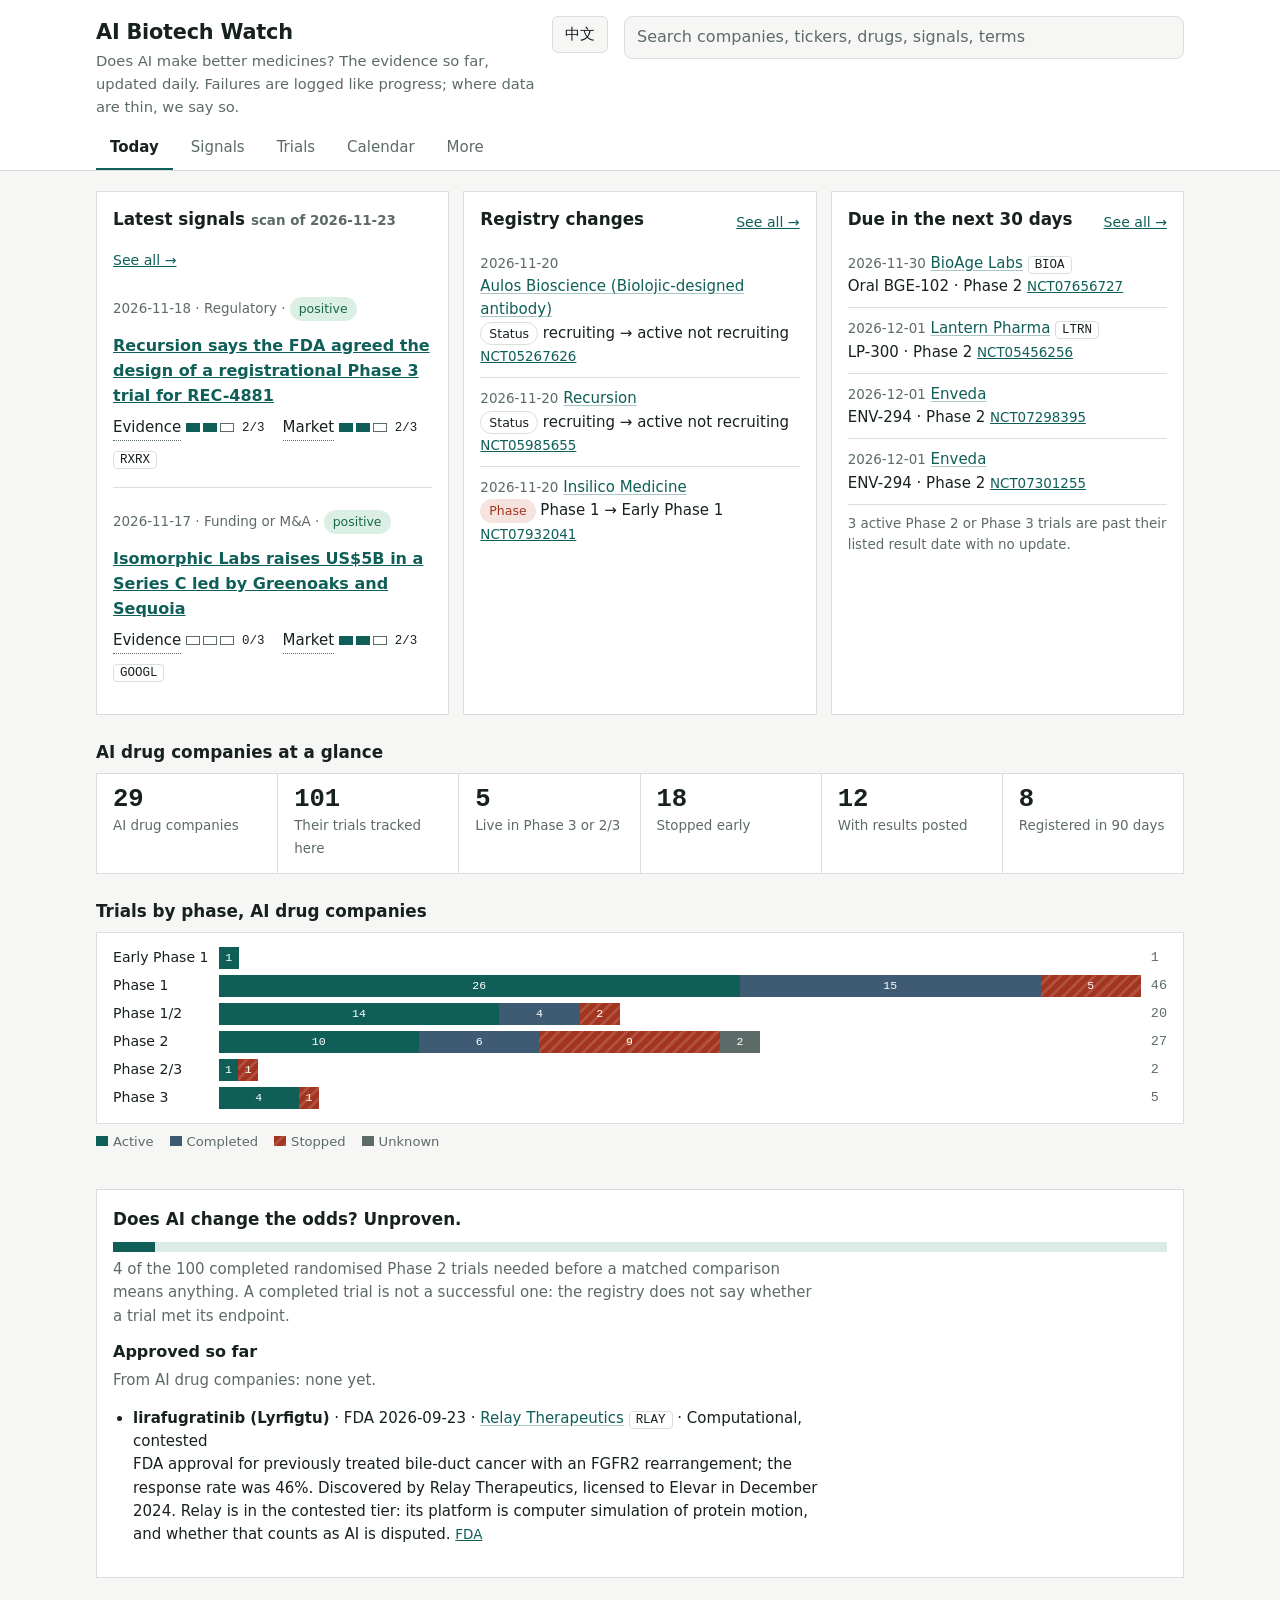
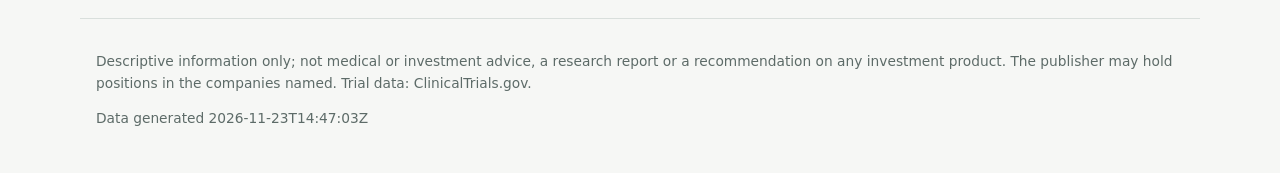
==== commit 6aadea23: "site: 7853348" ====
--- a/index.html
+++ b/index.html
@@ -3,7 +3,7 @@
 <head>
 <meta charset="utf-8">
 <meta name="viewport" content="width=device-width, initial-scale=1, viewport-fit=cover">
-<title>AI Drug Ledger · AI 新药台账</title>
+<title>AI Biotech Watch · AI 制药观察</title>
 <link rel="stylesheet" href="style.css">
 </head>
 <body>
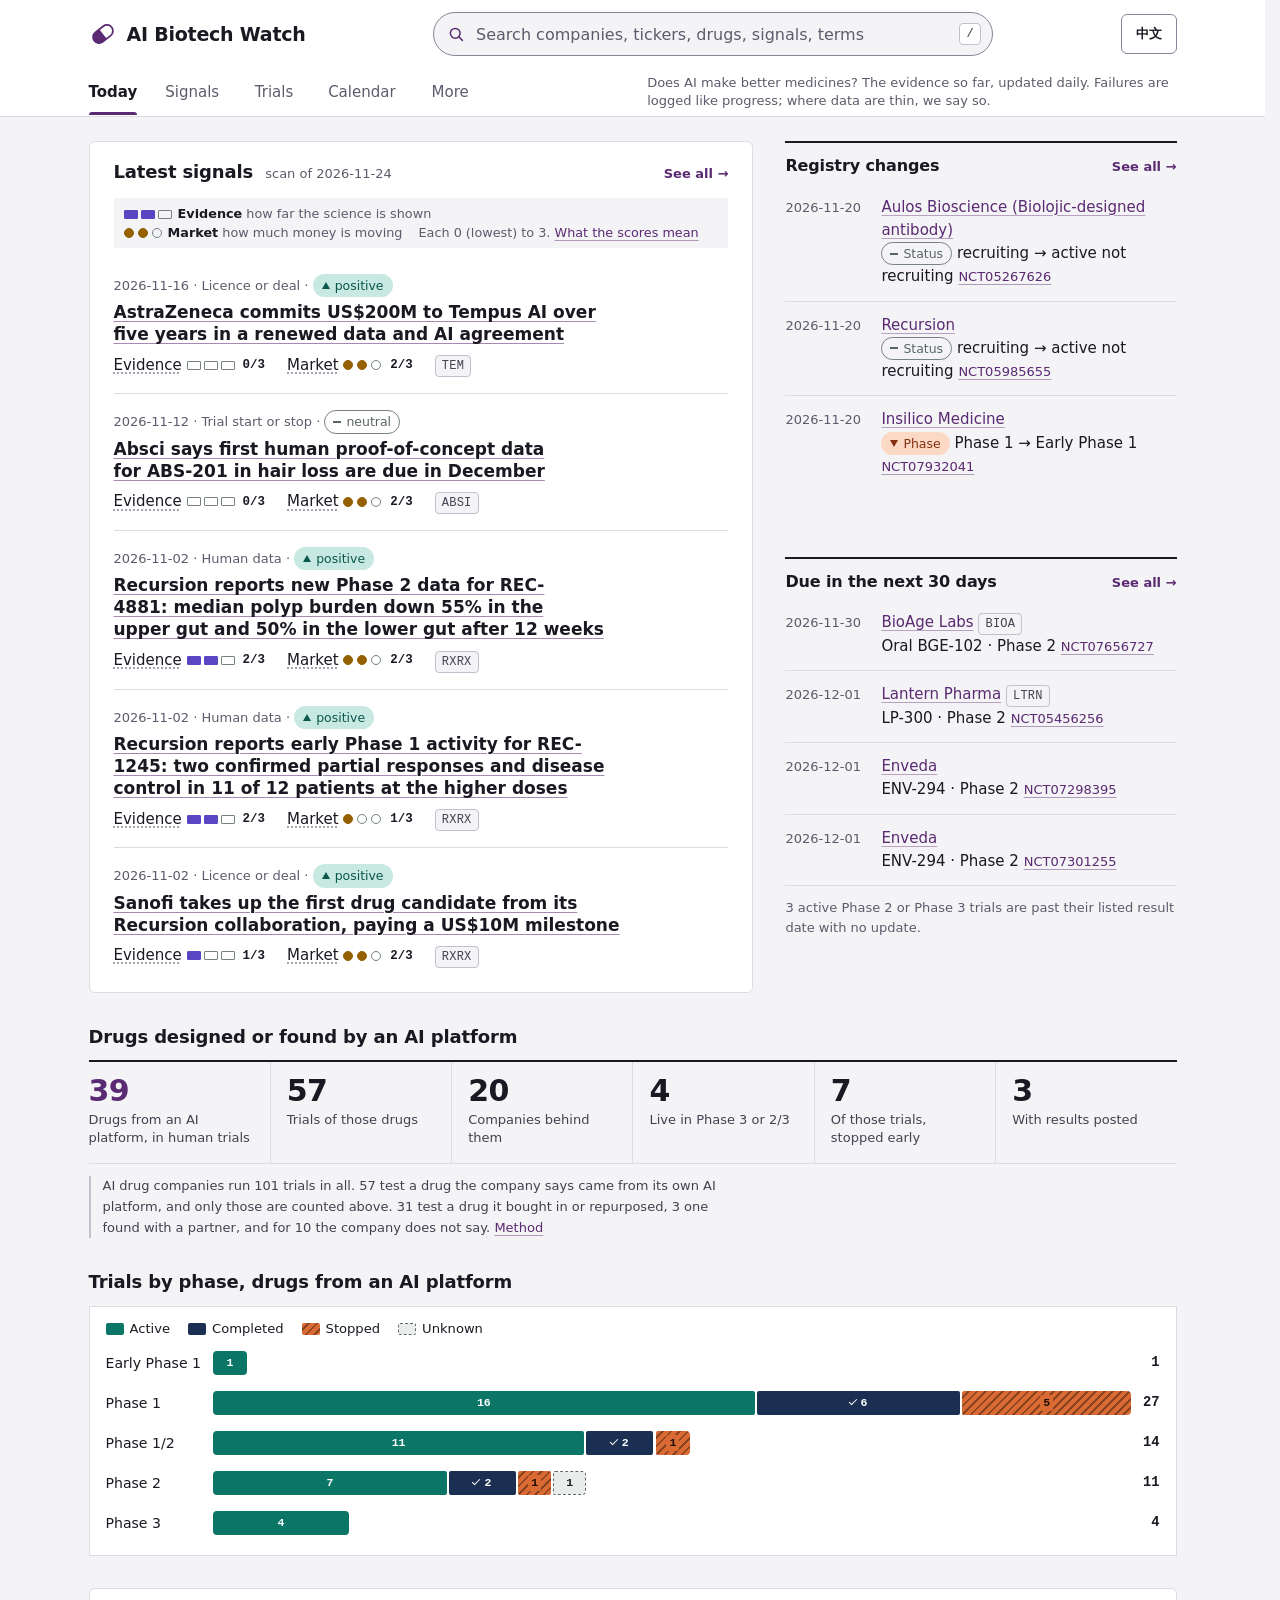
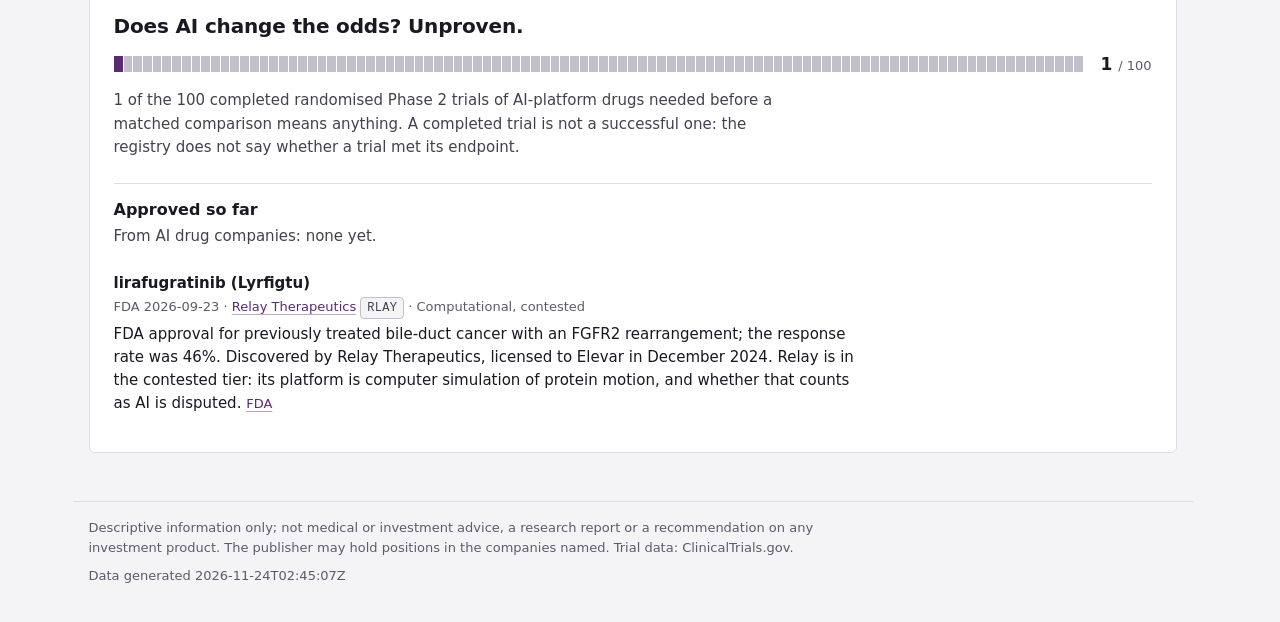
==== commit 625f3eaf: "site: 31c603a" ====
--- a/index.html
+++ b/index.html
@@ -4,26 +4,35 @@
 <meta charset="utf-8">
 <meta name="viewport" content="width=device-width, initial-scale=1, viewport-fit=cover">
 <title>AI Biotech Watch · AI 制药观察</title>
+<meta name="color-scheme" content="light dark">
+<meta name="theme-color" content="#ffffff" media="(prefers-color-scheme: light)">
+<meta name="theme-color" content="#1c1923" media="(prefers-color-scheme: dark)">
 <link rel="stylesheet" href="style.css">
 </head>
 <body>
 <a class="skip" href="#main" data-t="skip"></a>
 <header class="top">
   <div class="wrap bar">
-    <div>
+    <a class="brand" href="#today">
+      <svg class="mark" viewBox="0 0 28 28" aria-hidden="true" focusable="false"><g transform="rotate(-38 14 14)"><path d="M14 8H9a6 6 0 0 0 0 12h5z" fill="currentColor"/><rect x="3" y="8" width="22" height="12" rx="6" fill="none" stroke="currentColor" stroke-width="1.8"/></g></svg>
       <h1 data-t="title"></h1>
-      <p class="sub" data-t="subtitle"></p>
+    </a>
+    <div class="gs" role="search">
+      <input id="gs" type="search" placeholder=" " autocomplete="off" spellcheck="false" aria-controls="gs-res" aria-expanded="false">
+      <svg class="gs-ic" viewBox="0 0 24 24" aria-hidden="true" focusable="false"><circle cx="11" cy="11" r="6.5"/><path d="m16 16 4.5 4.5"/></svg>
+      <kbd class="gs-key" aria-hidden="true">/</kbd>
+      <div id="gs-res" hidden></div>
     </div>
     <button id="lang" type="button"></button>
-    <div class="gs" role="search">
-      <input id="gs" type="search" autocomplete="off" spellcheck="false" aria-controls="gs-res" aria-expanded="false">
-      <div id="gs-res" hidden></div>
-    </div>
   </div>
-  <nav class="wrap nav" id="nav" aria-label="Sections"></nav>
+  <div class="wrap navrow">
+    <nav class="nav" id="nav" aria-label="Sections"></nav>
+    <p class="sub" data-t="subtitle"></p>
+  </div>
 </header>
-<main class="wrap" id="main" tabindex="-1"><p class="muted" data-t="loading"></p></main>
+<main class="wrap" id="main" tabindex="-1"><p class="muted" data-t="loading"></p><div class="skel" aria-hidden="true"><i></i><i></i><i></i><i></i></div></main>
 <footer class="wrap foot">
+  <p class="sub-foot" data-t="subtitle"></p>
   <p data-t="footer"></p>
   <p class="muted" id="stamp"></p>
 </footer>
--- a/style.css
+++ b/style.css
@@ -1,210 +1,617 @@
-/* A ledger: quiet page, tabular figures, state shown as form (pills, bars, hatching). */
+/* AI Biotech Watch · AI 制药观察
+   An evidence record: violet-grey neutrals, one gentian-violet accent (the stain a lab uses to make
+   a specimen readable), tabular figures, dates set in a margin column like a lab notebook.
+   State is always shown as form plus text, never colour alone.
+
+   Contents: 1 tokens · 2 base · 3 header and search · 4 navigation · 5 Today · 6 tables and filters
+   · 7 cards, prose, glossary · 8 DATA ENCODINGS (owned by the data team) · 9 company panel
+   · 10 footer · 11 phone · 12 motion · 13 print */
+
+/* ---------- 1 tokens ---------- */
 :root {
-  --bg: #f6f7f5; --panel: #ffffff; --ink: #17211f; --muted: #5d6b68; --line: #d9dfdc;
-  --accent: #0f5f58; --accent-soft: #dcebe8; --done: #3f5b73; --done-soft: #e1e9f0; --hatch: rgba(255,255,255,.14);
-  --up: #17694a; --down: #a3341f; --down-soft: #f6e3de; --up-soft: #dcefe5; --new: #b8630a;
-  --sans: system-ui, -apple-system, "Segoe UI", "PingFang SC", "Microsoft YaHei", sans-serif;
-  --mono: ui-monospace, "SF Mono", Menlo, Consolas, monospace;
+  /* surfaces and ink (contrast on --panel / --bg / --well in the comments) */
+  --bg: #f4f3f6;            /* page */
+  --panel: #ffffff;         /* raised surface: header, cards, tables */
+  --well: #eceaf0;          /* recessed: table head, detail row, segmented track */
+  --ink: #1b1822;           /* 17.5 / 15.8 / 14.7 */
+  --ink-2: #45404f;         /* 10.0 / 9.1 / 8.4 */
+  --muted: #5f5a6b;         /* 6.6 / 6.0 / 5.6 */
+  --line: #dedbe4;          /* decorative dividers */
+  --line-strong: #c3bfcc;
+  --control: #8a8496;       /* borders of inputs, selects, chips, buttons: 3.6 / 3.3 */
+  --accent: #5a2a72;        /* gentian violet: 10.5 / 9.5 / 8.8 */
+  --accent-strong: #421a57;
+  --accent-soft: #efe6f4;   /* accent text on it: 8.6 */
+  --accent-on: #ffffff;     /* text on the solid accent: 10.5 */
+  --new: #9a5200;           /* the "new since your last visit" marker: 5.9 / 5.3 */
+  --pop-bg: #1b1822; --pop-ink: #f4f3f6;
+  --shade: rgba(27, 24, 34, .16);
+  --scrim: rgba(27, 24, 34, .46);
+
+  /* legacy data tokens: only the fallbacks of the --st-* tokens the data team will define (section 8) */
+  --data-active: #0f5f58; --data-active-soft: #dcebe8;
+  --done: #3f5b73; --done-soft: #e1e9f0; --hatch: rgba(255,255,255,.14);
+  --up: #17694a; --down: #a3341f; --down-soft: #f6e3de; --up-soft: #dcefe5;
+
+  /* type: system stacks; Latin first so Latin glyphs never come from a CJK font */
+  --sans: system-ui, -apple-system, "Segoe UI", Roboto, "Helvetica Neue", "PingFang SC", "Hiragino Sans GB", "Microsoft YaHei", "Noto Sans CJK SC", "Source Han Sans SC", sans-serif;
+  --mono: ui-monospace, "SF Mono", "Cascadia Mono", Menlo, Consolas, "PingFang SC", "Microsoft YaHei", monospace;
+  --fs-label: .75rem;       /* 12   small-caps labels */
+  --fs-small: .8125rem;     /* 13   meta, captions */
+  --fs-body: .9375rem;      /* 15 */
+  --fs-h3: 1rem;            /* 16 */
+  --fs-h2: 1.125rem;        /* 18 */
+  --fs-h1: 1.1875rem;       /* 19   the name */
+  --fs-figure: 1.875rem;    /* 30   summary figures */
+  --lh: 1.55;
+  --track: .07em;           /* letter-spacing of small-caps labels (Latin) */
+
+  /* spacing: a 4px step */
+  --s1: 4px; --s2: 8px; --s3: 12px; --s4: 16px; --s5: 24px; --s6: 32px; --s7: 48px;
+  --r: 6px;                 /* one radius for containers and controls */
+  --tap: 40px;              /* control height; 44px on phones */
 }
 @media (prefers-color-scheme: dark) {
-  :root { --bg: #111615; --panel: #1a2120; --ink: #e6ecea; --muted: #97a5a1; --line: #2c3634;
-    --accent: #6cc7bc; --accent-soft: #1d3532; --done: #8fb0cc; --done-soft: #1f2c38; --hatch: rgba(255,255,255,.2);
-    --up: #6fcf9f; --down: #f0907b; --down-soft: #3a211c; --up-soft: #1b3327; --new: #f0a54a; color-scheme: dark; }
-}
+  :root {
+    color-scheme: dark;
+    --bg: #131118; --panel: #1c1923; --well: #272331;
+    --ink: #ebe8f1;           /* 14.3 / 15.5 / 12.7 */
+    --ink-2: #cbc6d5;         /* 10.4 / 11.2 / 9.2 */
+    --muted: #a69fb4;         /* 6.8 / 7.4 / 6.0 */
+    --line: #302b3b; --line-strong: #453f52;
+    --control: #7d768c;       /* 4.0 / 4.3 */
+    --accent: #d0abe6;        /* 8.8 / 9.5 / 7.8 */
+    --accent-strong: #e4cdf3;
+    --accent-soft: #35263f;   /* accent text on it: 7.1 */
+    --accent-on: #1d1124;     /* 9.2 */
+    --new: #f0a54a;           /* 8.4 / 9.1 */
+    --pop-bg: #ebe8f1; --pop-ink: #131118;
+    --shade: rgba(0, 0, 0, .5);
+    --scrim: rgba(6, 5, 9, .62);
+    --data-active: #6cc7bc; --data-active-soft: #1d3532;
+    --done: #8fb0cc; --done-soft: #1f2c38; --hatch: rgba(255,255,255,.2);
+    --up: #6fcf9f; --down: #f0907b; --down-soft: #3a211c; --up-soft: #1b3327;
+  }
+}
+
+/* ---------- 2 base ---------- */
 * { box-sizing: border-box; }
-html { scroll-padding-top: 12px; }
-body { margin: 0; background: var(--bg); color: var(--ink); font: 15px/1.55 var(--sans); }
+html { scroll-padding-top: 12px; scrollbar-gutter: stable; -webkit-text-size-adjust: 100%; text-size-adjust: 100%; }
+body { margin: 0; background: var(--bg); color: var(--ink); font: var(--fs-body)/var(--lh) var(--sans); -webkit-font-smoothing: antialiased; }
+:lang(zh) { --lh: 1.7; --track: .04em; --fs-label: .78125rem; }
+:lang(zh) body, body:lang(zh) { line-height: var(--lh); }
 .wrap { max-width: 1120px; margin: 0 auto; padding-left: max(16px, env(safe-area-inset-left, 0px)); padding-right: max(16px, env(safe-area-inset-right, 0px)); }
-.skip { position: absolute; left: -999px; top: 8px; background: var(--panel); padding: 8px 12px; border: 1px solid var(--line); z-index: 50; }
+.skip { position: absolute; left: -999px; top: 8px; background: var(--panel); color: var(--ink); padding: 8px 12px; border: 1px solid var(--control); border-radius: var(--r); z-index: 50; }
 .skip:focus { left: 8px; }
-.top { border-bottom: 1px solid var(--line); background: var(--panel); }
-.bar { display: flex; justify-content: space-between; align-items: flex-start; gap: 16px; padding-block: 16px 8px; }
-h1 { font-size: 1.3rem; margin: 0; letter-spacing: -0.01em; }
-h2 { font-size: 1.05rem; margin: 0 0 8px; }
-h3 { font-size: 1rem; margin: 0 0 4px; }
-.sub { margin: 2px 0 0; color: var(--muted); max-width: 62ch; font-size: .92rem; }
-button { font: inherit; color: inherit; }
-#lang, .btn { padding: 6px 12px; border: 1px solid var(--line); border-radius: 6px; background: var(--bg); cursor: pointer; white-space: nowrap; }
-a { color: var(--accent); }
-a:focus-visible, button:focus-visible, select:focus-visible, input:focus-visible, [tabindex]:focus-visible { outline: 2px solid var(--accent); outline-offset: 2px; }
-.bar { flex-wrap: wrap; }
-.bar > div:first-child { flex: 1 1 260px; min-width: 0; }
-.gs { position: relative; flex: 1 1 100%; order: 3; max-width: 560px; }
-#gs { width: 100%; font: inherit; font-size: 16px; padding: 8px 12px; border: 1px solid var(--line); border-radius: 8px; background: var(--bg); color: var(--ink); }
-#gs-res { position: absolute; left: 0; right: 0; top: calc(100% + 6px); z-index: 25; background: var(--panel); border: 1px solid var(--line); border-radius: 8px; box-shadow: 0 10px 30px rgba(0,0,0,.18); max-height: min(70vh, 520px); overflow-y: auto; padding: 6px 0; }
-#gs-res h4 { margin: 8px 14px 2px; font-size: .72rem; text-transform: uppercase; letter-spacing: .06em; color: var(--muted); font-weight: 600; }
-.gs-item { display: block; width: 100%; text-align: left; padding: 7px 14px; border: 0; background: none; cursor: pointer; text-decoration: none; color: var(--ink); font: inherit; line-height: 1.35; }
-.gs-item:hover, .gs-item:focus-visible { background: var(--accent-soft); outline: none; }
-.gs-item small { display: block; color: var(--muted); font-size: .82rem; }
-.gs-none { padding: 12px 14px; color: var(--muted); }
-.nav { display: flex; gap: 4px; }
-.nav a { padding: 9px 14px; color: var(--muted); text-decoration: none; border-bottom: 2px solid transparent; white-space: nowrap; position: relative; }
-.nav a[aria-current="page"] { color: var(--ink); border-color: var(--accent); font-weight: 600; }
-.badge { display: inline-block; min-width: 8px; height: 8px; border-radius: 50%; background: var(--new); margin-left: 5px; vertical-align: middle; }
-.subnav { display: inline-flex; flex-wrap: wrap; gap: 0; border: 1px solid var(--line); border-radius: 8px; overflow: hidden; background: var(--panel); }
-.subnav a { padding: 6px 14px; text-decoration: none; color: var(--muted); border-right: 1px solid var(--line); }
-.subnav a:last-child { border-right: 0; }
-.subnav a[aria-current="true"] { background: var(--accent-soft); color: var(--accent); font-weight: 600; }
-main { padding-block: 20px 40px; display: grid; gap: 24px; }
+h1, h2, h3, h4 { line-height: 1.3; text-wrap: balance; }
+h1 { font-size: var(--fs-h1); font-weight: 700; margin: 0; letter-spacing: -.012em; }
+h2 { font-size: var(--fs-h2); font-weight: 650; margin: 0 0 var(--s3); letter-spacing: -.008em; }
+h3 { font-size: var(--fs-h3); font-weight: 650; margin: 0 0 var(--s1); }
+:lang(zh) h1, :lang(zh) h2 { letter-spacing: 0; }
+p { margin: 0 0 var(--s3); }
+button, input, select { font: inherit; color: inherit; }
+a { color: var(--accent); text-decoration-thickness: 1px; text-underline-offset: 3px; text-decoration-color: color-mix(in srgb, currentColor 45%, transparent); }
+a:hover { color: var(--accent-strong); text-decoration-color: currentColor; }
+a:active { opacity: .8; }
+h3 a { color: var(--ink); text-decoration-color: color-mix(in srgb, var(--accent) 55%, transparent); }
+h3 a:hover { color: var(--accent); }
+:focus-visible { outline: 2px solid var(--accent); outline-offset: 2px; border-radius: 3px; }
+::selection { background: var(--accent); color: var(--accent-on); }
+::placeholder { color: var(--muted); opacity: 1; }
+main { padding-block: var(--s5) var(--s7); display: grid; gap: var(--s6); align-content: start; min-height: 70vh; }
 main:focus { outline: none; }
 section { min-width: 0; }
 .muted { color: var(--muted); }
-.small { font-size: .84rem; }
-.note { color: var(--muted); max-width: 74ch; margin: 0 0 12px; }
-.row { display: flex; flex-wrap: wrap; gap: 10px 16px; align-items: center; justify-content: space-between; margin-bottom: 10px; }
-.more { font-size: .88rem; white-space: nowrap; }
-
-/* Today */
-.today { display: grid; grid-template-columns: repeat(auto-fit, minmax(300px, 1fr)); gap: 14px; }
-.blk { background: var(--panel); border: 1px solid var(--line); padding: 14px 16px; min-width: 0; }
+.small { font-size: var(--fs-small); }
+.note { color: var(--ink-2); max-width: 70ch; margin: 0 0 var(--s3); }
+.row { display: flex; flex-wrap: wrap; gap: var(--s2) var(--s4); align-items: baseline; justify-content: space-between; margin-bottom: var(--s2); }
+.more { font-size: var(--fs-small); white-space: nowrap; font-weight: 600; text-decoration: none; padding: 6px 0; }
+.more:hover { text-decoration: underline; }
+.only-phone { display: none; }
+.btn, #lang { display: inline-flex; align-items: center; justify-content: center; gap: 6px; min-height: var(--tap); padding: 0 14px; border: 1px solid var(--control); border-radius: var(--r); background: var(--panel); color: var(--ink); cursor: pointer; white-space: nowrap; font-weight: 600; font-size: var(--fs-small); }
+.btn:hover, #lang:hover { border-color: var(--accent); color: var(--accent); background: var(--accent-soft); }
+.btn:active, #lang:active { background: var(--well); }
+.btn svg { width: 16px; height: 16px; fill: none; stroke: currentColor; stroke-width: 1.8; stroke-linecap: round; }
+/* small-caps label: table heads, panel section heads, search groups */
+.lbl, thead th, #panel h3, #gs-res h4, .kv span, table.rc td[data-l]::before { font-size: var(--fs-label); font-weight: 600; text-transform: uppercase; letter-spacing: var(--track); color: var(--muted); }
+/* figures: the text face with tabular numerals, so columns of numbers and dates line up */
+.when, .tile b, td.n, th.n, td.d, .tot, .px, .kv b, .rl, .meter-n, #count, #stamp { font-variant-numeric: tabular-nums; font-feature-settings: "tnum" 1; }
+/* loading and failure */
+.skel { display: grid; gap: var(--s3); max-width: 640px; }
+.skel i { display: block; height: 14px; border-radius: 3px; background: var(--well); }
+.skel i:nth-child(1) { width: 42%; height: 20px; } .skel i:nth-child(3) { width: 78%; } .skel i:nth-child(4) { width: 61%; }
+.empty { padding: var(--s5) var(--s4); color: var(--muted); }
+.empty-in { display: flex; flex-wrap: wrap; gap: var(--s3) var(--s4); align-items: center; }
+.empty-in > svg { width: 28px; height: 28px; flex: none; fill: none; stroke: var(--control); stroke-width: 1.6; stroke-linecap: round; }
+
+/* ---------- 3 header and search ---------- */
+.top { background: var(--panel); border-bottom: 1px solid var(--line); }
+.bar { display: grid; grid-template-columns: auto minmax(0, 1fr) auto; align-items: center; gap: var(--s4) var(--s5); padding-block: var(--s3); }
+.brand { display: inline-flex; align-items: center; gap: 10px; color: var(--ink); text-decoration: none; min-height: var(--tap); white-space: nowrap; }
+.brand:hover { color: var(--ink); }
+.mark { width: 28px; height: 28px; flex: none; color: var(--accent); }
+.gs { position: relative; width: 100%; max-width: 560px; justify-self: center; }
+#gs { width: 100%; height: 44px; font-size: 16px; padding: 0 44px 0 42px; border: 1.5px solid var(--control); border-radius: 22px; background: var(--bg); color: var(--ink); -webkit-appearance: none; appearance: none; }
+#gs:hover { border-color: var(--ink-2); }
+#gs:focus { outline: none; border-color: var(--accent); background: var(--panel); box-shadow: 0 0 0 3px color-mix(in srgb, var(--accent) 28%, transparent); }
+.gs-ic { position: absolute; left: 14px; top: 13px; width: 18px; height: 18px; fill: none; stroke: var(--accent); stroke-width: 2; stroke-linecap: round; pointer-events: none; }
+.gs-key { position: absolute; right: 12px; top: 11px; min-width: 22px; height: 22px; display: grid; place-items: center; font: 600 12px var(--mono); color: var(--muted); border: 1px solid var(--line-strong); border-radius: 4px; background: var(--panel); pointer-events: none; }
+#gs:focus ~ .gs-key, #gs:not(:placeholder-shown) ~ .gs-key { display: none; }
+#gs-res { position: absolute; left: 0; right: 0; top: calc(100% + 6px); z-index: 25; background: var(--panel); border: 1px solid var(--line-strong); border-radius: 10px; box-shadow: 0 12px 32px var(--shade); max-height: min(70vh, 540px); overflow-y: auto; padding: 6px; text-align: left; }
+#gs-res h4 { margin: 10px 10px 2px; }
+.gs-item { display: block; width: 100%; text-align: left; padding: 8px 10px; min-height: 44px; border: 0; border-radius: var(--r); background: none; cursor: pointer; text-decoration: none; color: var(--ink); font: inherit; line-height: 1.35; }
+.gs-item:hover, .gs-item:focus-visible { background: var(--accent-soft); color: var(--ink); outline: none; }
+.gs-item:focus-visible { box-shadow: inset 0 0 0 2px var(--accent); }
+.gs-item small { display: block; color: var(--muted); font-size: var(--fs-small); margin-top: 1px; }
+.gs-none { padding: 12px 10px; margin: 0; color: var(--muted); }
+.navrow { display: flex; align-items: center; justify-content: space-between; gap: var(--s5); }
+.sub { margin: 0; padding-block: 6px; color: var(--muted); font-size: var(--fs-small); line-height: 1.4; max-width: 64ch; text-wrap: pretty; }
+.sub-foot { display: none; }
+
+/* ---------- 4 navigation ---------- */
+.nav { display: flex; gap: var(--s1); margin-left: -12px; flex: none; }
+.nav a { position: relative; display: inline-flex; align-items: center; min-height: 44px; padding: 0 12px; color: var(--muted); text-decoration: none; white-space: nowrap; border-radius: var(--r) var(--r) 0 0; }
+.nav a svg { display: none; }
+.nav a:hover { color: var(--ink); background: var(--bg); }
+.nav a[aria-current="page"] { color: var(--ink); font-weight: 650; }
+.nav a[aria-current="page"]::after { content: ""; position: absolute; left: 12px; right: 12px; bottom: -1px; height: 3px; background: var(--accent); border-radius: 3px 3px 0 0; }
+/* the label keeps the width of its bold form, so the row does not shift when the current view changes */
+.nav .nl, .subnav .nl { display: inline-grid; }
+.nav .nl::after, .subnav .nl::after { content: attr(data-w); font-weight: 650; height: 0; visibility: hidden; overflow: hidden; }
+.subnav { display: inline-flex; max-width: 100%; gap: 2px; padding: 3px; border-radius: 9px; background: var(--well); overflow-x: auto; }
+.subnav a { display: inline-flex; align-items: center; justify-content: center; min-height: 36px; padding: 0 14px; text-decoration: none; color: var(--ink-2); border-radius: var(--r); white-space: nowrap; border: 1px solid transparent; }
+.subnav a:hover { color: var(--ink); background: color-mix(in srgb, var(--panel) 55%, transparent); }
+.subnav a[aria-current="true"] { background: var(--panel); color: var(--accent); font-weight: 650; border-color: var(--line-strong); }
+
+/* ---------- 5 Today ---------- */
+.today { display: grid; grid-template-columns: minmax(0, 1.7fr) minmax(0, 1fr); gap: var(--s5) var(--s6); align-items: start; }
+.blk { min-width: 0; }
 .blk ul { list-style: none; margin: 0; padding: 0; }
-.blk li { padding: 9px 0; border-top: 1px solid var(--line); }
-.blk li:first-child { border-top: 0; padding-top: 2px; }
-.tiles { display: grid; grid-template-columns: repeat(auto-fit, minmax(150px, 1fr)); gap: 1px; background: var(--line); border: 1px solid var(--line); }
-.tile { background: var(--panel); padding: 12px 16px; }
-.tile b { display: block; font: 600 1.6rem/1.1 var(--mono); font-variant-numeric: tabular-nums; }
-.tile span { color: var(--muted); font-size: .84rem; }
-.verdict { background: var(--panel); border: 1px solid var(--line); padding: 16px; }
-.meter { height: 10px; background: var(--accent-soft); margin: 10px 0 6px; }
-.meter i { display: block; height: 100%; background: var(--accent); }
-
-/* funnel: stacked bars; stopped is hatched as well as coloured */
-.funnel { display: grid; grid-template-columns: max-content 1fr max-content; gap: 6px 10px; align-items: center; background: var(--panel); border: 1px solid var(--line); padding: 14px 16px; }
-.funnel .lab { font-size: .88rem; white-space: nowrap; }
-.funnel .tot { font: .84rem var(--mono); color: var(--muted); }
-.stack { display: flex; height: 22px; min-width: 0; }
-.stack i { display: flex; align-items: center; justify-content: center; font: 500 .72rem var(--mono); font-style: normal; color: var(--panel); min-width: 0; overflow: hidden; }
-.seg-active { background: var(--accent); }
-.seg-completed { background: var(--done); }
-.seg-stopped { background: var(--down) repeating-linear-gradient(135deg, transparent 0 5px, var(--hatch) 5px 8px); }
-.seg-unknown { background: var(--muted); }
-.legend { display: flex; flex-wrap: wrap; gap: 6px 16px; font-size: .82rem; color: var(--muted); margin-top: 8px; }
-.legend i { display: inline-block; width: 12px; height: 10px; margin-right: 5px; vertical-align: baseline; }
-
-/* tables */
-.scroll { overflow-x: auto; border: 1px solid var(--line); background: var(--panel); }
-table { border-collapse: collapse; width: 100%; font-size: .9rem; }
-th, td { text-align: left; padding: 8px 10px; border-bottom: 1px solid var(--line); vertical-align: top; }
-thead th { font-size: .74rem; text-transform: uppercase; letter-spacing: .05em; color: var(--muted); white-space: nowrap; position: sticky; top: 0; background: var(--panel); z-index: 1; }
-th button.sort { all: unset; cursor: pointer; font: inherit; letter-spacing: inherit; text-transform: inherit; color: inherit; }
-th button.sort:hover, th[aria-sort] button.sort { color: var(--ink); }
-th button.sort:focus-visible, .co:focus-visible, .term:focus-visible, .exp:focus-visible { outline: 2px solid var(--accent); outline-offset: 2px; }
-::placeholder { color: var(--muted); opacity: 1; }
-.only-phone { display: none; }
-th[aria-sort="ascending"] button.sort::after { content: " ▲"; font-size: .7em; }
-th[aria-sort="descending"] button.sort::after { content: " ▼"; font-size: .7em; }
+.blk li { padding: var(--s3) 0; border-top: 1px solid var(--line); }
+.blk li:first-child { border-top: 0; }
+.blk h2 { margin: 0; }
+.blk h2 .small { font-weight: 400; letter-spacing: 0; margin-left: 6px; }
+/* the lead block: the scan's signals, on a raised surface */
+.blk-sig { grid-row: span 2; background: var(--panel); border: 1px solid var(--line); border-radius: var(--r); padding: var(--s4) var(--s5) var(--s2); }
+.blk-sig .row { padding-bottom: var(--s2); border-bottom: 1px solid var(--line); margin: 0; }
+.blk-sig li { padding: var(--s4) 0; }
+.blk-sig li > p { margin: 0 0 var(--s1); }
+.blk-sig h3 { font-size: 1.0625rem; margin: 0 0 var(--s2); max-width: 60ch; }
+.blk-sig .scores { margin: 0; }
+/* the two record blocks: no box, a ruled head, dates in the margin */
+.blk-rail { border-top: 2px solid var(--ink); padding-top: var(--s2); }
+.blk-rail h2 { font-size: var(--fs-h3); }
+.blk-rail .row { margin: 0; }
+.ln { display: grid; grid-template-columns: 5.6em minmax(0, 1fr); gap: 0 var(--s3); align-items: start; }
+.when { color: var(--muted); font-size: var(--fs-small); line-height: calc(var(--fs-body) * var(--lh)); white-space: nowrap; }
+.ln > div { min-width: 0; overflow-wrap: anywhere; }
+.ln-note { color: var(--muted); font-size: var(--fs-small); }
+.blk-empty { color: var(--muted); padding: var(--s3) 0; margin: 0; }
+
+.tiles { display: grid; grid-template-columns: repeat(6, minmax(0, 1fr)); border-top: 2px solid var(--ink); border-bottom: 1px solid var(--line); }
+.tile { padding: var(--s3) var(--s4) var(--s4); border-left: 1px solid var(--line); min-width: 0; }
+.tile:first-child { border-left: 0; padding-left: 0; }
+.tile b { display: block; font-size: var(--fs-figure); font-weight: 650; line-height: 1.15; letter-spacing: -.02em; }
+.tile:first-child b { color: var(--accent); }
+.tile span { display: block; color: var(--ink-2); font-size: var(--fs-small); line-height: 1.4; margin-top: 2px; }
+.origin { margin: var(--s3) 0 0; padding-left: var(--s3); border-left: 2px solid var(--line-strong); font-size: var(--fs-small); line-height: 1.6; color: var(--ink-2); max-width: 78ch; }
+
+.verdict { background: var(--panel); border: 1px solid var(--line); border-radius: var(--r); padding: var(--s5); }
+.verdict h2 { font-size: 1.25rem; }
+.verdict h3 { margin-top: var(--s5); padding-top: var(--s4); border-top: 1px solid var(--line); }
+/* the denominator, drawn: one cell per trial needed, filled cells are the trials that exist */
+.meter-row { display: flex; align-items: center; gap: var(--s4); margin: var(--s2) 0 var(--s3); }
+.meter { position: relative; flex: 1; height: 16px; background: var(--line-strong); min-width: 0; }
+.meter i { display: block; height: 100%; min-width: 3px; background: var(--accent); }
+.meter::after { content: ""; position: absolute; inset: 0; background: repeating-linear-gradient(90deg, transparent 0 calc(1% - 1px), var(--panel) calc(1% - 1px) 1%); }
+.meter-n { flex: none; font-weight: 650; font-size: 1.0625rem; white-space: nowrap; }
+.meter-n small { font-weight: 400; color: var(--muted); font-size: var(--fs-small); }
+.appr { list-style: none; margin: 0; padding: 0; max-width: 78ch; }
+.appr li { padding: var(--s3) 0; border-top: 1px solid var(--line); }
+.appr li:first-child { border-top: 0; }
+.appr .meta { display: block; font-size: var(--fs-small); color: var(--muted); margin: 1px 0 var(--s1); }
+
+/* ---------- 6 tables and filters ---------- */
+.scroll { overflow-x: auto; border: 1px solid var(--line); border-radius: var(--r); background: var(--panel); }
+table { border-collapse: collapse; width: 100%; font-size: .875rem; line-height: 1.45; }
+th, td { text-align: left; padding: 11px 9px; border-bottom: 1px solid var(--line); vertical-align: top; }
+th:first-child, td:first-child { padding-left: 14px; } th:last-child, td:last-child { padding-right: 14px; }
+thead th { padding-block: 9px; white-space: nowrap; background: var(--well); border-bottom: 1px solid var(--line-strong); color: var(--ink-2); vertical-align: middle; }
+th button.sort { all: unset; cursor: pointer; font: inherit; letter-spacing: inherit; text-transform: inherit; color: inherit; padding: 4px 0; }
+th button.sort::after { content: " ↓"; opacity: 0; font-size: .9em; }
+th button.sort:hover::after { opacity: .5; }
+th button.sort:hover, th[aria-sort] button.sort { color: var(--accent); }
+th[aria-sort="ascending"] button.sort::after { content: " ↑"; opacity: 1; }
+th[aria-sort="descending"] button.sort::after { content: " ↓"; opacity: 1; }
+th button.sort:focus-visible, .co:focus-visible, .term:focus-visible, .exp:focus-visible { outline: 2px solid var(--accent); outline-offset: 2px; border-radius: 3px; }
 tbody tr:last-child td { border-bottom: 0; }
-td.n, th.n { text-align: right; font-family: var(--mono); font-variant-numeric: tabular-nums; white-space: nowrap; }
-td.d { font-family: var(--mono); font-size: .84rem; white-space: nowrap; }
-tr.detail td { background: var(--bg); font-size: .86rem; }
-tr.detail dl { display: grid; grid-template-columns: max-content 1fr; gap: 3px 14px; margin: 0; }
+tbody tr:not(.detail):hover td { background: color-mix(in srgb, var(--well) 45%, transparent); }
+td.lead { font-weight: 600; color: var(--ink); }
+td.n, th.n { text-align: right; white-space: nowrap; }
+td.d { font-size: var(--fs-small); white-space: nowrap; color: var(--ink-2); }
+tr.detail td { background: var(--well); font-size: var(--fs-small); padding: var(--s4) var(--s4) var(--s4) 46px; box-shadow: inset 3px 0 0 var(--accent); }
+tr.detail dl { display: grid; grid-template-columns: max-content minmax(0, 1fr); gap: 6px var(--s4); margin: 0; max-width: 90ch; }
 tr.detail dt { color: var(--muted); }
 tr.detail dd { margin: 0; overflow-wrap: anywhere; }
-.exp { all: unset; cursor: pointer; padding: 0 6px 0 0; color: var(--muted); }
-.new td:first-child { box-shadow: inset 3px 0 0 var(--new); }
-.dot { display: inline-block; width: 7px; height: 7px; border-radius: 50%; background: var(--new); margin-right: 6px; vertical-align: middle; }
-.empty { padding: 26px 16px; text-align: center; color: var(--muted); }
-.pill { display: inline-block; padding: 1px 8px; border-radius: 999px; font-size: .78rem; white-space: nowrap; border: 1px solid var(--line); }
-.pill.stopped, .pill.down, .pill.failed, .pill.stalled, .pill.none { background: var(--down-soft); color: var(--down); border-color: transparent; }
-.pill.completed { background: var(--done-soft); color: var(--done); border-color: transparent; }
-.pill.up { background: var(--up-soft); color: var(--up); border-color: transparent; }
-.pill.active, .pill.in_progress { background: var(--accent-soft); color: var(--accent); border-color: transparent; }
-.filters { display: flex; flex-wrap: wrap; gap: 8px; margin-bottom: 10px; align-items: center; }
-.filters select, .filters input[type="search"] { font: inherit; font-size: 16px; padding: 6px 8px; border: 1px solid var(--line); border-radius: 6px; background: var(--panel); color: var(--ink); max-width: 100%; }
-.filters input[type="search"] { flex: 1 1 220px; min-width: 0; }
+.exp { all: unset; cursor: pointer; display: inline-grid; place-items: center; width: 26px; height: 26px; margin: -4px 6px -4px -4px; border-radius: 50%; color: var(--muted); vertical-align: middle; }
+.exp svg { width: 14px; height: 14px; fill: none; stroke: currentColor; stroke-width: 2; stroke-linecap: round; stroke-linejoin: round; }
+.exp[aria-expanded="true"] svg { transform: rotate(90deg); }
+.exp:hover, .exp[aria-expanded="true"] { background: var(--accent-soft); color: var(--accent); }
+td.empty, tr:hover td.empty { background: none; }
+td.foot { padding: var(--s3); text-align: center; }
+td.foot .btn { min-width: min(280px, 100%); }
+
+.filters { display: flex; flex-wrap: wrap; gap: var(--s2); margin-bottom: var(--s3); align-items: center; }
+.filters select, .filters input[type="search"] { height: var(--tap); font-size: 16px; padding: 0 10px; border: 1px solid var(--control); border-radius: var(--r); background-color: var(--panel); color: var(--ink); max-width: 100%; }
+.filters select { -webkit-appearance: none; appearance: none; padding-right: 30px; font-size: .875rem; cursor: pointer; background-image: url("data:image/svg+xml,%3Csvg xmlns='http://www.w3.org/2000/svg' viewBox='0 0 12 12'%3E%3Cpath d='M2.5 4.5 6 8l3.5-3.5' fill='none' stroke='%238a8496' stroke-width='1.8' stroke-linecap='round' stroke-linejoin='round'/%3E%3C/svg%3E"); background-repeat: no-repeat; background-position: right 10px center; background-size: 12px; }
+.filters select:hover, .filters input[type="search"]:hover { border-color: var(--ink-2); }
+.filters input[type="search"] { flex: 1 1 240px; min-width: 0; padding-left: 34px; background-image: url("data:image/svg+xml,%3Csvg xmlns='http://www.w3.org/2000/svg' viewBox='0 0 24 24'%3E%3Ccircle cx='11' cy='11' r='6.5' fill='none' stroke='%238a8496' stroke-width='2'/%3E%3Cpath d='m16 16 4.5 4.5' stroke='%238a8496' stroke-width='2' stroke-linecap='round'/%3E%3C/svg%3E"); background-repeat: no-repeat; background-position: 10px center; background-size: 16px; }
+.filters select:focus-visible, .filters input:focus-visible { outline: 2px solid var(--accent); outline-offset: 1px; border-color: var(--accent); }
 .chips { display: inline-flex; flex-wrap: wrap; gap: 6px; }
-.chip { padding: 4px 10px; border: 1px solid var(--line); border-radius: 999px; background: var(--panel); cursor: pointer; font-size: .86rem; }
-.chip[aria-pressed="true"] { background: var(--accent-soft); color: var(--accent); border-color: transparent; font-weight: 600; }
-.chk { display: inline-flex; align-items: center; gap: 6px; color: var(--muted); font-size: .9rem; }
+.chip { display: inline-flex; align-items: center; min-height: 34px; padding: 0 12px; border: 1px solid var(--control); border-radius: 999px; background: var(--panel); color: var(--ink); cursor: pointer; font-size: var(--fs-small); font-variant-numeric: tabular-nums; }
+.chip:hover { border-color: var(--accent); color: var(--accent); }
+.chip:active { background: var(--well); }
+.chip[aria-pressed="true"] { background: var(--accent); color: var(--accent-on); border-color: var(--accent); font-weight: 600; }
+.chip[aria-pressed="true"]::before { content: "✓"; margin-right: 6px; font-size: .85em; }
+.chk { display: inline-flex; align-items: center; gap: 8px; min-height: var(--tap); padding: 0 4px; color: var(--ink-2); font-size: .875rem; cursor: pointer; }
+.chk input { width: 18px; height: 18px; margin: 0; accent-color: var(--accent); }
+#f-clear { border-style: dashed; }
+#count { margin: 0 0 var(--s2); }
 
 /* company buttons, tickers, terms */
-.co { all: unset; cursor: pointer; color: var(--accent); text-decoration: underline; text-decoration-color: color-mix(in srgb, var(--accent) 35%, transparent); text-underline-offset: 2px; }
-.co:hover { text-decoration-color: var(--accent); }
-.tk { font: 500 .78rem var(--mono); padding: 1px 6px; border: 1px solid var(--line); border-radius: 4px; white-space: nowrap; background: var(--panel); cursor: pointer; color: var(--ink); }
-button.tk:hover { border-color: var(--accent); color: var(--accent); }
-.term { all: unset; cursor: help; border-bottom: 1px dotted var(--muted); }
-#pop { position: fixed; z-index: 60; max-width: min(340px, calc(100vw - 24px)); background: var(--ink); color: var(--bg); padding: 10px 12px; border-radius: 6px; font-size: .86rem; line-height: 1.45; box-shadow: 0 4px 18px rgba(0,0,0,.25); }
-#pop b { display: block; margin-bottom: 3px; }
-
-/* cards */
-.cards { display: grid; grid-template-columns: repeat(auto-fit, minmax(290px, 1fr)); gap: 14px; }
-.card { background: var(--panel); border: 1px solid var(--line); padding: 14px 16px; min-width: 0; }
-.card p { margin: 6px 0; }
-.card ul { margin: 8px 0 0; padding-left: 18px; }
-.card li { margin: 3px 0; overflow-wrap: anywhere; }
-.disc { border: 1px solid var(--line); border-left: 3px solid var(--down); background: var(--panel); padding: 10px 12px; font-size: .86rem; max-width: 84ch; margin: 0 0 12px; }
-.sigs { display: grid; gap: 12px; }
-.sig { max-width: 860px; }
-.scores { display: flex; flex-wrap: wrap; gap: 6px 18px; align-items: center; margin: 8px 0; }
-.score { display: inline-flex; gap: 3px; vertical-align: middle; align-items: center; }
-.score i { width: 14px; height: 9px; border: 1px solid var(--muted); display: block; }
-.score i.on { background: var(--accent); border-color: var(--accent); }
-.score b { font: 500 .78rem var(--mono); margin-left: 5px; }
-section ul.plain { max-width: 74ch; padding-left: 20px; }
-ol.rubric { padding-left: 20px; max-width: 74ch; }
-dl.gloss { max-width: 74ch; margin: 0; }
-dl.gloss dt { font-weight: 600; margin-top: 12px; }
-dl.gloss dd { margin: 2px 0 0; color: var(--muted); }
-
-/* calendar strip and deal bars */
-.strip { background: var(--panel); border: 1px solid var(--line); padding: 10px 12px 4px; margin-bottom: 12px; overflow-x: auto; }
-.strip svg { min-width: 600px; }
-.strip svg { display: block; width: 100%; height: auto; }
-.strip text { font: 10px var(--mono); fill: var(--muted); }
-.strip line { stroke: var(--line); }
-.strip circle { fill: var(--accent); opacity: .75; }
-.strip rect.reg { fill: var(--down); }
-.share { display: inline-block; width: 70px; height: 8px; background: var(--accent-soft); vertical-align: middle; margin-right: 6px; }
-.share i { display: block; height: 100%; background: var(--accent); min-width: 1px; }
-.spark { display: inline-block; vertical-align: middle; }
-.spark polyline { fill: none; stroke: var(--muted); stroke-width: 1.25; }
-.spark circle { fill: var(--ink); }
-
-/* company panel */
-#backdrop { position: fixed; inset: 0; background: rgba(10, 16, 15, .45); z-index: 30; }
-#panel { position: fixed; top: 0; right: 0; bottom: 0; width: min(460px, 100vw); background: var(--bg); border-left: 1px solid var(--line); z-index: 40; overflow-y: auto; padding: 18px 18px calc(28px + env(safe-area-inset-bottom, 0px)); box-shadow: -8px 0 30px rgba(0,0,0,.18); }
-#panel .phead { display: flex; justify-content: space-between; gap: 12px; align-items: flex-start; }
-#panel h2 { font-size: 1.2rem; margin: 0; }
-#panel h3 { font-size: .78rem; text-transform: uppercase; letter-spacing: .06em; color: var(--muted); margin: 18px 0 6px; }
-#panel p { margin: 6px 0; }
+.co { all: unset; cursor: pointer; color: var(--accent); text-decoration: underline; text-decoration-thickness: 1px; text-decoration-color: color-mix(in srgb, var(--accent) 40%, transparent); text-underline-offset: 3px; }
+.co:hover { color: var(--accent-strong); text-decoration-color: currentColor; }
+/* a ticker is a neutral label, never coloured by direction */
+.tk { font: 500 .75rem/1.5 var(--mono); padding: 1px 6px; border: 1px solid var(--line-strong); border-radius: 4px; white-space: nowrap; background: var(--bg); color: var(--ink-2); letter-spacing: .02em; }
+button.tk { cursor: pointer; }
+button.tk:hover { border-color: var(--accent); color: var(--accent); background: var(--accent-soft); }
+.term { all: unset; cursor: help; text-decoration: underline dotted var(--control); text-underline-offset: 3px; }
+.term:hover { text-decoration-color: var(--accent); }
+thead .term { font: inherit; letter-spacing: inherit; text-transform: inherit; }
+#pop { position: fixed; z-index: 60; max-width: min(340px, calc(100vw - 24px)); background: var(--pop-bg); color: var(--pop-ink); padding: 10px 14px 12px; border-radius: var(--r); font-size: var(--fs-small); line-height: 1.5; box-shadow: 0 6px 22px var(--shade); }
+#pop b { display: block; margin-bottom: 3px; font-size: var(--fs-body); }
+
+/* ---------- 7 cards, prose, glossary ---------- */
+.cards { display: grid; grid-template-columns: repeat(auto-fill, minmax(300px, 1fr)); gap: var(--s4); }
+.card { background: var(--panel); border: 1px solid var(--line); border-radius: var(--r); padding: var(--s4) var(--s5) var(--s5); min-width: 0; }
+.card h3 { margin-bottom: var(--s2); }
+.card p { margin: var(--s2) 0; }
+.card > p:last-child { margin-bottom: 0; }
+.card ul { margin: var(--s3) 0 0; padding: var(--s2) 0 0; list-style: none; border-top: 1px solid var(--line); }
+.card li { margin: 0; padding: 5px 0; overflow-wrap: anywhere; line-height: 1.45; }
+.card b { font-weight: 650; }
+/* the disclaimer: a ruled notice, always visible, never an alarm */
+.disc { position: relative; border: 1px solid var(--line-strong); border-radius: var(--r); background: var(--well); color: var(--ink-2); padding: 10px 14px 10px 44px; font-size: var(--fs-small); line-height: 1.55; max-width: 92ch; margin: 0 0 var(--s4); }
+.disc::before { content: "i"; position: absolute; left: 14px; top: 11px; width: 18px; height: 18px; border-radius: 50%; border: 1.5px solid var(--ink-2); font: 700 12px/15px Georgia, "Times New Roman", serif; text-align: center; color: var(--ink-2); }
+.sigs { display: grid; gap: var(--s3); }
+.sig { max-width: 820px; padding-top: var(--s3); }
+.sig > p { max-width: 70ch; }
+.sig h3 { font-size: 1.0625rem; margin: var(--s1) 0 var(--s2); max-width: 62ch; }
+.sig .names { display: flex; flex-wrap: wrap; gap: 6px 16px; align-items: center; }
+.sig .names > span { display: inline-flex; gap: 6px; align-items: center; }
+.sig .sw { margin-top: var(--s3); }
+.sig .cv { margin: var(--s3) 0 0; padding: var(--s2) var(--s3); background: var(--bg); border-left: 2px solid var(--line-strong); color: var(--ink-2); }
+.sig .cv b { color: var(--ink); }
+section ul.plain { max-width: 70ch; margin: 0; padding: 0; list-style: none; }
+ul.plain li { position: relative; padding: 7px 0 7px 18px; border-top: 1px solid var(--line); }
+ul.plain li:first-child { border-top: 0; }
+ul.plain li::before { content: ""; position: absolute; left: 2px; top: 1.1em; width: 6px; height: 1.5px; background: var(--control); }
+ul.plain.dated li { display: grid; grid-template-columns: 5.6em minmax(0, 1fr); gap: 0 var(--s3); padding-left: 0; }
+ul.plain.dated li::before { content: none; }
+ol.rubric { padding: 0; margin: 0; max-width: 70ch; list-style: none; counter-reset: r; }
+ol.rubric li { counter-increment: r; position: relative; padding: 8px 0 8px 36px; border-top: 1px solid var(--line); }
+ol.rubric li::before { content: counter(r); position: absolute; left: 0; top: 8px; width: 24px; height: 24px; border-radius: 50%; border: 1px solid var(--control); font-size: var(--fs-label); font-weight: 650; line-height: 22px; text-align: center; color: var(--ink-2); font-variant-numeric: tabular-nums; }
+.prose h2 { padding-top: var(--s2); border-top: 2px solid var(--ink); }
+.prose .note { font-size: 1rem; line-height: 1.65; color: var(--ink); max-width: 68ch; margin-bottom: var(--s4); }
+:lang(zh) .prose .note { line-height: 1.8; }
+.prose .note b { font-weight: 650; }
+dl.gloss { max-width: 880px; margin: 0; border-top: 2px solid var(--ink); }
+dl.gloss > div { display: grid; grid-template-columns: minmax(0, 15rem) minmax(0, 1fr); gap: var(--s1) var(--s5); padding: var(--s3) 0; border-bottom: 1px solid var(--line); }
+dl.gloss dt { font-weight: 650; }
+dl.gloss dd { margin: 0; color: var(--ink-2); max-width: 64ch; }
+
+/* ---------- 8 DATA ENCODINGS ----------
+   Owned by the data team: trial-state colours, stacked bars, score bars, origin and direction pills,
+   the calendar strip, sparklines. Left as they were, except that state colours now read the shared
+   tokens --st-active / --st-completed / --st-stopped / --st-unknown (with -soft, -ink, -on) and fall
+   back to the previous values until those tokens exist. */
+.pill { display: inline-block; padding: 1px 8px; border-radius: 999px; font-size: .78rem; white-space: nowrap; border: 1px solid var(--line-strong); }
+/* ---------- end of data encodings ---------- */
+
+/* ---------- 9 company panel ---------- */
+#backdrop { position: fixed; inset: 0; background: var(--scrim); z-index: 30; }
+#panel { position: fixed; top: 0; right: 0; bottom: 0; width: min(520px, 100vw); background: var(--bg); border-left: 1px solid var(--line-strong); z-index: 40; overflow-y: auto; overscroll-behavior: contain; box-shadow: -12px 0 36px var(--shade); }
+#panel .phead { position: sticky; top: 0; z-index: 2; display: flex; justify-content: space-between; gap: var(--s3); align-items: flex-start; padding: var(--s4) var(--s4) var(--s3) var(--s5); background: var(--panel); border-bottom: 1px solid var(--line-strong); }
+#panel .phead > div { min-width: 0; }
+#panel h2 { font-size: 1.375rem; font-weight: 700; margin: 2px 0 var(--s2); letter-spacing: -.015em; overflow-wrap: anywhere; }
+.pmeta { display: flex; flex-wrap: wrap; gap: 4px 0; align-items: center; margin: 0; font-size: var(--fs-small); color: var(--ink-2); }
+.pmeta > span { display: inline-flex; align-items: center; gap: 6px; }
+.pmeta > span + span::before { content: ""; width: 1px; height: 12px; background: var(--line-strong); margin: 0 10px; }
+#panel-close { flex: none; min-height: 44px; min-width: 44px; padding: 0 12px; }
+#panel .pbody { padding: 0 var(--s5) calc(var(--s6) + env(safe-area-inset-bottom, 0px)); }
+#panel h3 { margin: var(--s5) 0 var(--s2); padding-top: var(--s3); border-top: 1px solid var(--line-strong); color: var(--ink-2); }
+#panel .pbody > h3:first-child { border-top: 0; margin-top: var(--s2); }
+#panel h3 .term { font: inherit; letter-spacing: inherit; text-transform: inherit; }
+#panel p { margin: var(--s2) 0; }
 #panel ul { list-style: none; margin: 0; padding: 0; }
-#panel li { padding: 7px 0; border-top: 1px solid var(--line); font-size: .9rem; }
+#panel li { padding: var(--s2) 0; border-top: 1px solid var(--line); font-size: .875rem; line-height: 1.5; overflow-wrap: anywhere; }
 #panel li:first-child { border-top: 0; }
-.mkt { background: var(--panel); border: 1px solid var(--line); padding: 12px 14px; }
-.mkt .px { font: 600 1.35rem var(--mono); }
-.mkt .spark polyline { stroke: var(--ink); stroke-width: 1.5; }
-.kv { display: grid; grid-template-columns: repeat(auto-fit, minmax(120px, 1fr)); gap: 8px 14px; margin-top: 10px; }
+#panel li b { font-weight: 650; }
+.mkt { background: var(--panel); border: 1px solid var(--line); border-radius: var(--r); padding: var(--s3) var(--s4); }
+.mkt .px { font-size: 1.5rem; font-weight: 650; letter-spacing: -.015em; color: var(--ink); }
+.kv { display: grid; grid-template-columns: repeat(auto-fit, minmax(120px, 1fr)); gap: var(--s3) var(--s4); margin-top: var(--s3); }
 .kv div { min-width: 0; }
-.kv span { display: block; font-size: .76rem; color: var(--muted); }
-.kv b { font: 500 .95rem var(--mono); }
-.range { position: relative; height: 6px; background: var(--accent-soft); margin: 14px 0 4px; }
-.range i { position: absolute; top: -4px; width: 3px; height: 14px; background: var(--ink); transform: translateX(-1px); }
-.rl { display: flex; justify-content: space-between; font: .78rem var(--mono); color: var(--muted); }
-
-.foot { padding-block: 18px 30px; border-top: 1px solid var(--line); color: var(--muted); font-size: .86rem; }
-
+.kv span { display: block; margin-bottom: 1px; }
+.kv span .term { font: inherit; letter-spacing: inherit; text-transform: inherit; }
+.kv b { font-size: var(--fs-body); font-weight: 600; color: var(--ink); }
+
+/* ---------- 10 footer ---------- */
+.foot { padding-block: var(--s4) var(--s6); border-top: 1px solid var(--line); color: var(--muted); font-size: var(--fs-small); }
+.foot p { max-width: 92ch; margin: 0 0 var(--s2); }
+
+/* ---------- 11 phone ---------- */
+@media (max-width: 1000px) {
+  .tiles { grid-template-columns: repeat(3, minmax(0, 1fr)); }
+  .tile:nth-child(3n+1) { border-left: 0; padding-left: 0; }
+  .tile:nth-child(n+4) { border-top: 1px solid var(--line); }
+  .sub { display: none; }
+  .sub-foot { display: block; color: var(--ink-2); }
+}
 @media (max-width: 720px) {
-  body { padding-bottom: calc(58px + env(safe-area-inset-bottom, 0px)); }
-  .bar { padding-block: 12px 10px; }
-  .sub { display: none; }
-  .nav { position: fixed; left: 0; right: 0; bottom: 0; z-index: 20; background: var(--panel); border-top: 1px solid var(--line); padding: 0 0 env(safe-area-inset-bottom, 0px); max-width: none; gap: 0; }
-  .nav a { flex: 1 1 0; text-align: center; padding: 14px 2px; border-bottom: 0; border-top: 2px solid transparent; font-size: .82rem; min-width: 0; }
-  .nav a[aria-current="page"] { border-color: var(--accent); }
-  #panel { width: 100vw; border-left: 0; }
-  /* tables become cards */
+  :root { --tap: 44px; }
+  body { padding-bottom: calc(60px + env(safe-area-inset-bottom, 0px)); }
+  main { padding-block: var(--s4) var(--s6); gap: var(--s5); }
+  .bar { grid-template-columns: minmax(0, 1fr) auto; gap: var(--s2) var(--s3); padding-block: var(--s2) var(--s3); }
+  .brand { grid-area: 1 / 1; }
+  #lang { grid-area: 1 / 2; }
+  .gs { grid-area: 2 / 1 / 3 / 3; max-width: none; }
+  .gs-key { display: none; }
+  #lang { min-height: 36px; padding: 0 12px; }
+  .mark { width: 26px; height: 26px; }
+  .navrow { display: block; padding: 0; }
+  .nav { position: fixed; left: 0; right: 0; bottom: 0; z-index: 20; margin: 0; background: var(--panel); border-top: 1px solid var(--line-strong); padding: 0 max(4px, env(safe-area-inset-right, 0px)) env(safe-area-inset-bottom, 0px) max(4px, env(safe-area-inset-left, 0px)); gap: 0; }
+  .nav a { flex: 1 1 0; flex-direction: column; justify-content: center; gap: 2px; min-height: 58px; padding: 6px 2px 5px; font-size: .71875rem; line-height: 1.2; min-width: 0; border-radius: 0; }
+  :lang(zh) .nav a { font-size: .78125rem; }
+  .nav a svg { display: block; width: 22px; height: 22px; fill: none; stroke: currentColor; stroke-width: 1.7; stroke-linecap: round; stroke-linejoin: round; }
+  .nav a:hover { background: none; }
+  .nav a[aria-current="page"] { color: var(--accent); }
+  .nav a[aria-current="page"]::after { top: -1px; bottom: auto; left: 22%; right: 22%; border-radius: 0 0 3px 3px; }
+  .subnav { display: flex; }
+  .subnav a { flex: 1 1 auto; min-height: 40px; padding: 0 8px; font-size: .875rem; }
+  .today { grid-template-columns: minmax(0, 1fr); gap: var(--s5); }
+  .blk-sig { padding: var(--s3) var(--s4) var(--s1); }
+  .tiles { grid-template-columns: repeat(2, minmax(0, 1fr)); }
+  .tile, .tile:nth-child(3n+1) { border-left: 1px solid var(--line); padding-left: var(--s4); }
+  .tile:nth-child(2n+1) { border-left: 0; padding-left: 0; }
+  .tile:nth-child(n+3) { border-top: 1px solid var(--line); }
+  .tile b { font-size: 1.625rem; }
+  .verdict { padding: var(--s4); }
+  .meter { height: 14px; }
+  .meter::after { background: repeating-linear-gradient(90deg, transparent 0 calc(2% - 1px), var(--panel) calc(2% - 1px) 2%); }
+  .card { padding: var(--s3) var(--s4) var(--s4); }
+  dl.gloss > div { grid-template-columns: minmax(0, 1fr); }
+  .filters select { flex: 1 1 46%; min-width: 0; }
+  .filters input[type="search"] { flex-basis: 100%; }
+  #panel { left: 0; width: auto; border-left: 0; }
+  #panel .phead { padding: var(--s3) var(--s3) var(--s3) var(--s4); padding-top: max(var(--s3), env(safe-area-inset-top, 0px)); }
+  #panel .pbody { padding-inline: var(--s4); }
+  #panel h2 { font-size: 1.25rem; }
+  .kv { grid-template-columns: repeat(2, minmax(0, 1fr)); }
+  /* tables become record cards: the lead line first, then labelled facts that flow like a sentence */
   .only-phone { display: block; }
   table.rc thead { display: none; }
-  table.rc, table.rc tbody, table.rc tr, table.rc td { display: block; width: 100%; }
-  table.rc tr { padding: 10px 12px; border-bottom: 1px solid var(--line); }
-  table.rc tr.detail { padding-top: 0; }
-  table.rc td { border: 0; padding: 2px 0; text-align: left; white-space: normal; }
+  table.rc, table.rc tbody { display: block; width: 100%; }
+  table.rc tr { display: flex; flex-wrap: wrap; align-items: baseline; gap: 4px 16px; padding: 12px 14px; border-bottom: 1px solid var(--line); }
+  table.rc tbody tr:last-child { border-bottom: 0; }
+  table.rc td { display: block; border: 0; padding: 0; text-align: left; white-space: normal; min-width: 0; background: none !important; }
+  table.rc td:not([data-l]) { flex: 1 1 100%; }
+  table.rc td.lead { order: -1; font-size: 1rem; font-weight: 650; }
   table.rc td.n { text-align: left; }
-  table.rc td[data-l]::before { content: attr(data-l) ": "; color: var(--muted); font: .78rem var(--sans); }
-  table.rc td.lead { font-weight: 600; font-size: .98rem; }
+  table.rc td[data-l]::before { content: attr(data-l); margin-right: 6px; font-size: .6875rem; }
+  :lang(zh) table.rc td[data-l]::before { font-size: .75rem; }
   table.rc td:empty { display: none; }
+  table.rc tr.new { box-shadow: inset 3px 0 0 var(--new); }
+  table.rc tr.detail { display: block; padding: 0; }
+  table.rc tr.detail td { background: var(--well) !important; padding: var(--s3) 14px var(--s4); }
+  tr.detail dl { grid-template-columns: minmax(0, 1fr); gap: 0; }
+  tr.detail dt { font-size: var(--fs-label); margin-top: var(--s2); }
+  .exp { width: 36px; height: 36px; margin: -8px 4px -8px -8px; }
   .scroll { overflow-x: visible; }
-}
+  td.foot, td.empty { padding: 0 !important; }
+  td.foot .btn { width: 100%; }
+}
+
+/* ---------- 12 motion ---------- */
 @media (prefers-reduced-motion: no-preference) {
-  #panel { animation: slide .16s ease-out; }
+  a, .btn, #lang, .chip, .exp, .gs-item, .nav a, .subnav a, #gs, .tk { transition: color .12s, background-color .12s, border-color .12s, box-shadow .12s; }
+  .exp svg { transition: transform .14s ease-out; }
+  #panel { animation: slide .18s ease-out; }
+  #backdrop { animation: fade .18s ease-out; }
+  .skel i { animation: pulse 1.4s ease-in-out infinite; }
   @keyframes slide { from { transform: translateX(24px); opacity: .6; } to { transform: none; opacity: 1; } }
-}
+  @keyframes fade { from { opacity: 0; } to { opacity: 1; } }
+  @keyframes pulse { 50% { opacity: .45; } }
+}
+
+/* ---------- 13 print ---------- */
+@media print {
+  :root { --bg: #fff; --panel: #fff; --well: #f2f2f2; --ink: #000; --ink-2: #222; --muted: #444; --line: #bbb; --line-strong: #888; --accent: #000; --accent-soft: #eee; }
+  body { padding: 0; font-size: 11pt; }
+  .gs, #lang, .nav, .subnav, .filters, .more, .exp, .btn, #backdrop, #pop, .skip, td.foot { display: none !important; }
+  .top { border: 0; }
+  .wrap { max-width: none; padding: 0; }
+  .scroll { overflow: visible; border: 0; }
+  thead { display: table-header-group; }
+  tr, .card, .blk li, .tile, .verdict { break-inside: avoid; }
+  a { color: inherit; }
+  main a[href^="http"]:not([href*="clinicaltrials.gov"])::after { content: " (" attr(href) ")"; font-size: 8pt; overflow-wrap: anywhere; }
+  #panel:not([hidden]) { position: static; width: auto; box-shadow: none; border: 0; }
+  * { -webkit-print-color-adjust: exact; print-color-adjust: exact; }
+}
+
+/* ==========================================================================
+   DATA COMPONENTS (trial states, bars, pills, scores, calendar marks, price visuals)
+   Everything that encodes data lives below this line and uses only the tokens
+   declared here. Palette checked by design/data/check_palette.js.
+   ========================================================================== */
+:root {
+  /* trial states: solid fill, text on the fill, soft pill ground, text on the soft ground */
+  --st-active: #0b7566;    --st-active-on: #ffffff;    --st-active-soft: #c8e9e1;    --st-active-ink: #0a574c;
+  --st-completed: #1b2f52; --st-completed-on: #ffffff; --st-completed-soft: #d5ddf0; --st-completed-ink: #1b2f52;
+  --st-stopped: #d96a33;   --st-stopped-on: #1d0d03;   --st-stopped-soft: #fbd9c5;   --st-stopped-ink: #853010;
+  --st-unknown: #e9eceb;   --st-unknown-on: #17211f;   --st-unknown-soft: #eef0ef;   --st-unknown-ink: #586563;
+  --st-unknown-line: #5d6b68;              /* dashed outline of the unknown segment and pill */
+  --st-hatch: rgba(29, 13, 3, .42);        /* hatching on stopped */
+  /* the two signal scores: violet bars and ochre dots, never green or red */
+  --sc-ev: #5a45c2; --sc-ev-soft: #eceafa;
+  --sc-mk: #946000; --sc-mk-soft: #f6eeda;
+  /* neutral data ink: price visuals, deal bars, regulator marks, the "new" mark */
+  --d-ink: #232d2b; --d-rule: #76837f; --d-track: #e2e7e5; --d-surface: #ffffff;
+}
+@media (prefers-color-scheme: dark) {
+  :root {
+    --st-active: #35a797;    --st-active-on: #04110f;    --st-active-soft: #103d34;    --st-active-ink: #6fdcc9;
+    --st-completed: #4a69ad; --st-completed-on: #ffffff; --st-completed-soft: #1e2c49; --st-completed-ink: #adc3ee;
+    --st-stopped: #ffab74;   --st-stopped-on: #1d0d03;   --st-stopped-soft: #46261a;   --st-stopped-ink: #ffb486;
+    --st-unknown: #222b2a;   --st-unknown-on: #e6ecea;   --st-unknown-soft: #262f2d;   --st-unknown-ink: #a9b5b2;
+    --st-unknown-line: #97a5a1;
+    --st-hatch: rgba(29, 13, 3, .5);
+    --sc-ev: #a698f4; --sc-ev-soft: #262244;
+    --sc-mk: #dba83a; --sc-mk-soft: #33290f;
+    --d-ink: #dfe6e3; --d-rule: #84928e; --d-track: #2b3533; --d-surface: #1a2120;
+  }
+}
+
+/* --- trials by phase: one stacked bar per phase ----------------------------------------- */
+.funnel { display: grid; grid-template-columns: max-content 1fr max-content; column-gap: 12px; row-gap: 0; align-items: start; background: var(--panel); border: 1px solid var(--line); padding: 12px 16px 4px; }
+.funnel .frow { display: contents; }
+.funnel .legend { grid-column: 1 / -1; margin: 0 0 12px; }
+.funnel .lab { font-size: .88rem; white-space: nowrap; line-height: 24px; }
+.funnel .tot { font: 600 .86rem/24px var(--mono); font-variant-numeric: tabular-nums; color: var(--ink); text-align: right; }
+.stack { display: flex; gap: 2px; height: 24px; min-width: 0; margin-bottom: 16px; }   /* the 16px lane holds counts that do not fit */
+.stack i { container-type: inline-size; position: relative; display: flex; align-items: center; justify-content: center; min-width: 4px; border-radius: 2px; font-style: normal; }
+.stack i:first-child { border-radius: 4px 2px 2px 4px; }
+.stack i:last-child { border-radius: 2px 4px 4px 2px; }
+.stack i:only-child { border-radius: 4px; }
+.stack b { font: 600 .72rem/1 var(--mono); font-variant-numeric: tabular-nums; white-space: nowrap; padding: 2px 3px; border-radius: 2px; }
+.seg-active { background: var(--st-active); color: var(--st-active-on); }
+.seg-completed { background: var(--st-completed); color: var(--st-completed-on); }
+.seg-stopped { background: var(--st-stopped) repeating-linear-gradient(135deg, transparent 0 4px, var(--st-hatch) 4px 6px); color: var(--st-stopped-on); }
+.seg-stopped b { background: var(--st-stopped); }                 /* the count sits on the plain fill, not on the hatching */
+.seg-unknown { background: var(--st-unknown); color: var(--st-unknown-on); box-shadow: inset 0 0 0 1px var(--panel); outline: 1px dashed var(--st-unknown-line); outline-offset: -1px; }
+.seg-completed b::before { content: ""; display: inline-block; width: 3px; height: 7px; border: solid currentColor; border-width: 0 1.5px 1.5px 0; transform: rotate(45deg); margin: 0 6px 1px 1px; }
+@container (max-width: 34px) { .seg-completed b::before { display: none; } }
+/* a segment too narrow for its count: the count moves below the bar, in page ink */
+@container (max-width: 15px) { .stack b { position: absolute; top: calc(100% + 2px); left: 50%; transform: translateX(-50%); padding: 0; background: none; color: var(--ink); font-weight: 500; } }
+@container (max-width: 22px) { .stack .d2 b { position: absolute; top: calc(100% + 2px); left: 50%; transform: translateX(-50%); padding: 0; background: none; color: var(--ink); font-weight: 500; } }
+@container (max-width: 29px) { .stack .d3 b { position: absolute; top: calc(100% + 2px); left: 50%; transform: translateX(-50%); padding: 0; background: none; color: var(--ink); font-weight: 500; } }
+.legend { display: flex; flex-wrap: wrap; gap: 6px 18px; font-size: .82rem; color: var(--ink); margin-top: 8px; }
+.legend span { display: inline-flex; align-items: center; gap: 6px; white-space: nowrap; }
+.legend i { display: inline-block; flex: none; width: 18px; height: 12px; border-radius: 2px; }
+.funnel-sm { border: 0; padding: 0; background: none; column-gap: 10px; }
+.funnel-sm .legend { margin-bottom: 8px; font-size: .78rem; gap: 4px 14px; }
+.funnel-sm .legend i { width: 14px; height: 10px; }
+.funnel-sm .stack { height: 20px; margin-bottom: 15px; }
+.funnel-sm .lab, .funnel-sm .tot { line-height: 20px; font-size: .84rem; }
+.funnel-sm .seg-unknown { box-shadow: inset 0 0 0 1px var(--bg); }
+@media (max-width: 720px) {
+  /* phone: label and total on one line, the bar gets the full width below */
+  .funnel:not(.funnel-sm) { display: block; padding: 12px 12px 2px; }
+  .funnel:not(.funnel-sm) .frow { display: grid; grid-template-columns: 1fr auto; }
+  .funnel:not(.funnel-sm) .lab { grid-area: 1 / 1; line-height: 1.5; }
+  .funnel:not(.funnel-sm) .tot { grid-area: 1 / 2; line-height: 1.5; }
+  .funnel:not(.funnel-sm) .stack { grid-area: 2 / 1 / 3 / 3; margin-top: 3px; }
+}
+
+/* --- pills: state, direction, origin. Colour plus a drawn glyph, never colour alone --------- */
+.pill::before { content: none; display: inline-block; box-sizing: border-box; flex: none; margin-right: 5px; vertical-align: middle; position: relative; top: -1px; }
+.pill.active, .pill.in_progress { background: var(--st-active-soft); color: var(--st-active-ink); border-color: transparent; }
+.pill.completed { background: var(--st-completed-soft); color: var(--st-completed-ink); border-color: transparent; }
+.pill.stopped, .pill.failed, .pill.stalled { background: var(--st-stopped-soft); color: var(--st-stopped-ink); border-color: transparent; }
+.pill.unknown, .pill.none { background: var(--st-unknown-soft); color: var(--st-unknown-ink); border: 1px dashed var(--st-unknown-line); }
+.pill.up { background: var(--st-active-soft); color: var(--st-active-ink); border-color: transparent; }
+.pill.down { background: var(--st-stopped-soft); color: var(--st-stopped-ink); border-color: transparent; }
+.pill.neutral { background: transparent; color: var(--st-unknown-ink); border-color: var(--d-rule); }
+/* glyphs: filled dot = active, tick = completed, square = stopped, ring = unknown, bars = stalled */
+.pill.active::before, .pill.in_progress::before { content: ""; width: 8px; height: 8px; border-radius: 50%; background: var(--st-active); }
+.pill.completed::before { content: ""; width: 5px; height: 9px; border: solid currentColor; border-width: 0 2px 2px 0; transform: rotate(45deg); margin: 0 7px 0 2px; top: -2px; }
+.pill.stopped::before, .pill.failed::before { content: ""; width: 8px; height: 8px; border-radius: 1px; background: var(--st-stopped); }
+.pill.stalled::before { content: ""; width: 7px; height: 8px; border: solid currentColor; border-width: 0 2px; }
+.pill.unknown::before, .pill.none::before { content: ""; width: 8px; height: 8px; border-radius: 50%; border: 1.5px solid currentColor; }
+/* direction: triangle up, triangle down, dash */
+.pill.up::before { content: ""; border: solid transparent; border-width: 0 4px 7px; border-bottom-color: currentColor; }
+.pill.down::before { content: ""; border: solid transparent; border-width: 7px 4px 0; border-top-color: currentColor; }
+.pill.neutral::before { content: ""; width: 8px; height: 2px; background: currentColor; }
+/* origin: neutral ink, a diamond that empties as the company's own part shrinks */
+.pill.og { background: transparent; color: var(--st-unknown-ink); border-color: var(--d-rule); }
+.pill.og::before { content: ""; width: 7px; height: 7px; transform: rotate(45deg); border: 1.5px solid currentColor; margin-right: 6px; margin-left: 1px; }
+.pill.og-platform { color: var(--ink); border-color: var(--d-ink); background: var(--d-track); font-weight: 600; }
+.pill.og-platform::before { background: currentColor; }
+.pill.og-partner::before { background: linear-gradient(135deg, currentColor 50%, transparent 50%); }
+.pill.og-not_stated { border-style: dashed; }
+.pill.og-not_stated::before { border-style: dotted; border-radius: 50%; transform: none; }
+/* regulator decision: the same square as on the calendar strip */
+.pill.reg { background: transparent; color: var(--ink); border-color: var(--d-rule); }
+.pill.reg::before { content: ""; width: 7px; height: 7px; border-radius: 1px; background: var(--d-ink); }
+/* the status filter chips carry the same glyphs */
+.chip[data-status]::before { content: ""; display: inline-block; box-sizing: border-box; width: 7px; height: 7px; margin-right: 6px; vertical-align: middle; position: relative; top: -1px; }
+.chip[data-status="active"]::before { border-radius: 50%; background: var(--st-active); }
+.chip[data-status="completed"]::before { width: 5px; height: 9px; border: solid var(--st-completed-ink); border-width: 0 2px 2px 0; transform: rotate(45deg); margin: 0 8px 0 2px; top: -2px; }
+.chip[data-status="stopped"]::before { border-radius: 1px; background: var(--st-stopped); }
+
+/* --- "new" mark: neutral ink dot with a ring (shape, not a status colour) -------------------- */
+.dot, .badge { display: inline-block; width: 6px; height: 6px; min-width: 0; border-radius: 50%; background: var(--d-ink); box-shadow: 0 0 0 2px var(--d-surface), 0 0 0 3.5px var(--d-ink); vertical-align: middle; }
+.dot { margin: 0 9px 0 4px; }
+.badge { margin-left: 8px; }
+.new td:first-child { box-shadow: inset 3px 0 0 var(--d-ink); }
+
+/* --- signal scores: Evidence = violet bars, Market = ochre dots ------------------------------ */
+.scores { display: flex; flex-wrap: wrap; gap: 6px 22px; align-items: center; margin: 8px 0; }
+.score { display: inline-flex; gap: 3px; vertical-align: middle; align-items: center; }
+.score i { box-sizing: border-box; display: block; border: 1.5px solid var(--d-rule); }
+.score-ev i { width: 14px; height: 9px; border-radius: 1px; }
+.score-ev i.on { background: var(--sc-ev); border-color: var(--sc-ev); }
+.score-mk { gap: 4px; }
+.score-mk i { width: 10px; height: 10px; border-radius: 50%; }
+.score-mk i.on { background: var(--sc-mk); border-color: var(--sc-mk); }
+.score b { font: 600 .78rem var(--mono); margin-left: 5px; color: var(--ink); }
+.skey { display: grid; grid-template-columns: repeat(auto-fit, minmax(280px, 1fr)); gap: 0 28px; max-width: 860px; background: var(--panel); border: 1px solid var(--line); padding: 12px 16px; margin: 12px 0 16px; font-size: .84rem; line-height: 1.4; }
+.skey-h { grid-column: 1 / -1; margin: 0 0 10px; color: var(--muted); }
+.skey-h b { color: var(--ink); margin-right: 4px; }
+.skey-col { min-width: 0; padding: 0 0 4px 12px; border-left: 3px solid var(--sc-ev); }
+.skey-mk { border-left-color: var(--sc-mk); }
+.skey h3 { font-size: .92rem; margin: 0 0 6px; }
+.skey h3 span { font-weight: 400; color: var(--muted); font-size: .84rem; margin-left: 4px; }
+.skey ol { list-style: none; margin: 0; padding: 0; }
+.skey li { display: grid; grid-template-columns: max-content 1.2em 1fr; gap: 0 8px; align-items: baseline; padding: 2px 0; }
+.skey li .score { align-self: center; }
+.skey li b { font: 600 .8rem var(--mono); text-align: center; }
+.skey-foot { margin: 6px 0 8px; color: var(--muted); font-size: .8rem; }
+.skey-hint { margin: -2px 0 10px; padding: 6px 10px; background: var(--bg); font-size: .8rem; line-height: 1.5; color: var(--muted); }
+.skey-hint b { color: var(--ink); font-weight: 600; }
+.skey-hint .score { margin-right: 2px; }
+.skey-hint > span { display: inline-block; margin-right: 12px; }
+#panel .scores { display: inline-flex; gap: 4px 16px; margin: 3px 0 0; }
+
+/* --- calendar strip: dots = trial results due, squares = regulator decisions ----------------- */
+.strip { background: var(--panel); border: 1px solid var(--line); padding: 10px 12px 4px; margin-bottom: 12px; overflow-x: auto; }
+.strip svg { display: block; width: 100%; height: auto; min-width: 600px; }
+.strip text { font: 10px var(--mono); fill: var(--muted); }
+.strip line { stroke: var(--d-rule); }
+.strip circle { fill: var(--st-active); stroke: var(--d-surface); stroke-width: 1; }
+.strip rect.reg { fill: var(--d-ink); stroke: var(--d-surface); stroke-width: 1; }
+.strip-key { margin: 0 0 8px; }
+.strip-key i.k-dot { width: 9px; height: 9px; border-radius: 50%; background: var(--st-active); }
+.strip-key i.k-sq { width: 9px; height: 9px; border-radius: 1px; background: var(--d-ink); }
+
+/* --- neutral measures: deal upfront share, the threshold meter, price range and sparkline ---- */
+.share { display: inline-block; width: 72px; height: 6px; border-radius: 3px; background: var(--d-track); box-shadow: inset 0 0 0 1px var(--d-rule); vertical-align: middle; margin-right: 8px; overflow: hidden; }
+.share i { display: block; height: 100%; background: var(--d-ink); min-width: 2px; }
+.spark { display: inline-block; vertical-align: middle; overflow: visible; }
+.spark polyline { fill: none; stroke: var(--d-rule); stroke-width: 1.25; stroke-linejoin: round; stroke-linecap: round; }
+.spark circle { fill: var(--d-ink); }
+.mkt .spark polyline { stroke: var(--d-ink); stroke-width: 1.5; }
+.mkt .spark circle { stroke: var(--panel); stroke-width: 1.5; r: 3px; }
+.range { position: relative; height: 4px; border-radius: 2px; background: var(--d-track); box-shadow: inset 0 0 0 1px var(--d-rule); margin: 16px 0 6px; }
+.range i { position: absolute; top: -5px; width: 4px; height: 14px; border-radius: 2px; background: var(--d-ink); box-shadow: 0 0 0 2px var(--panel); transform: translateX(-2px); }
+.rl { display: flex; justify-content: space-between; font: .78rem var(--mono); color: var(--muted); }
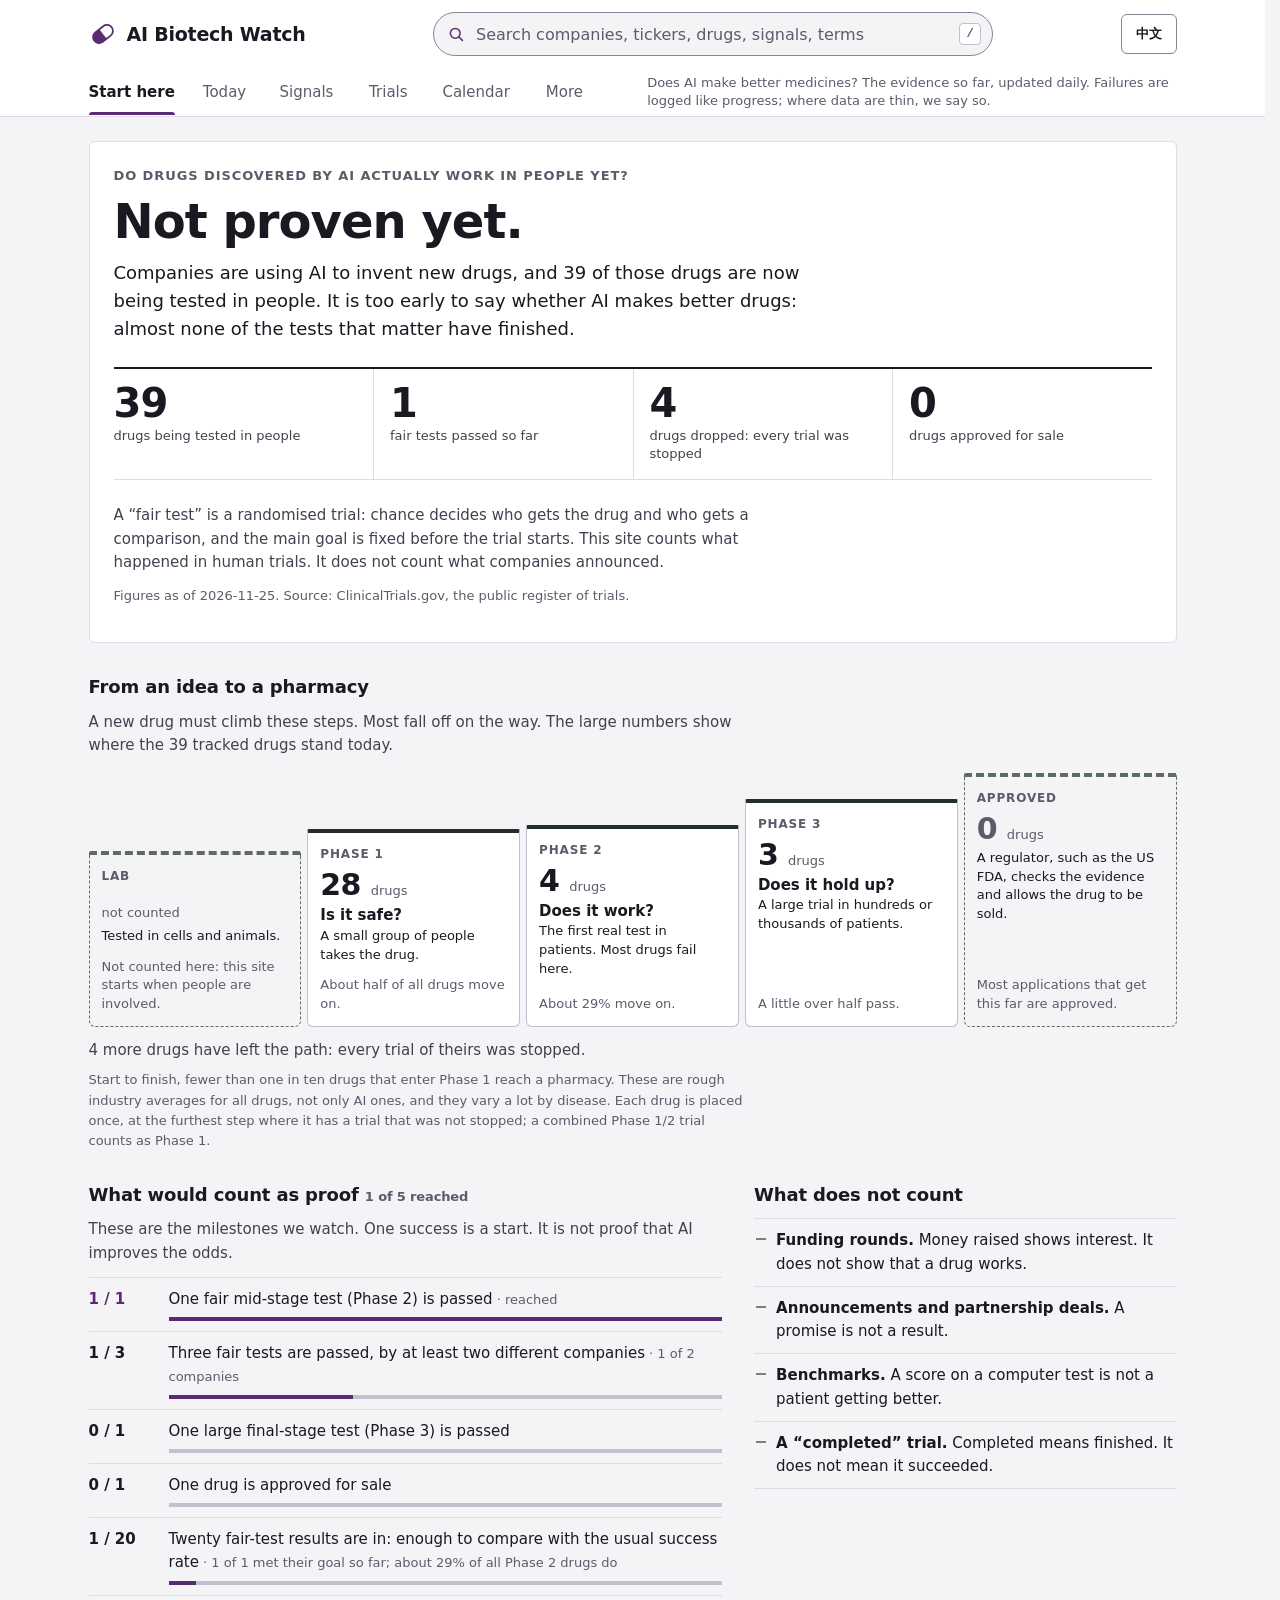
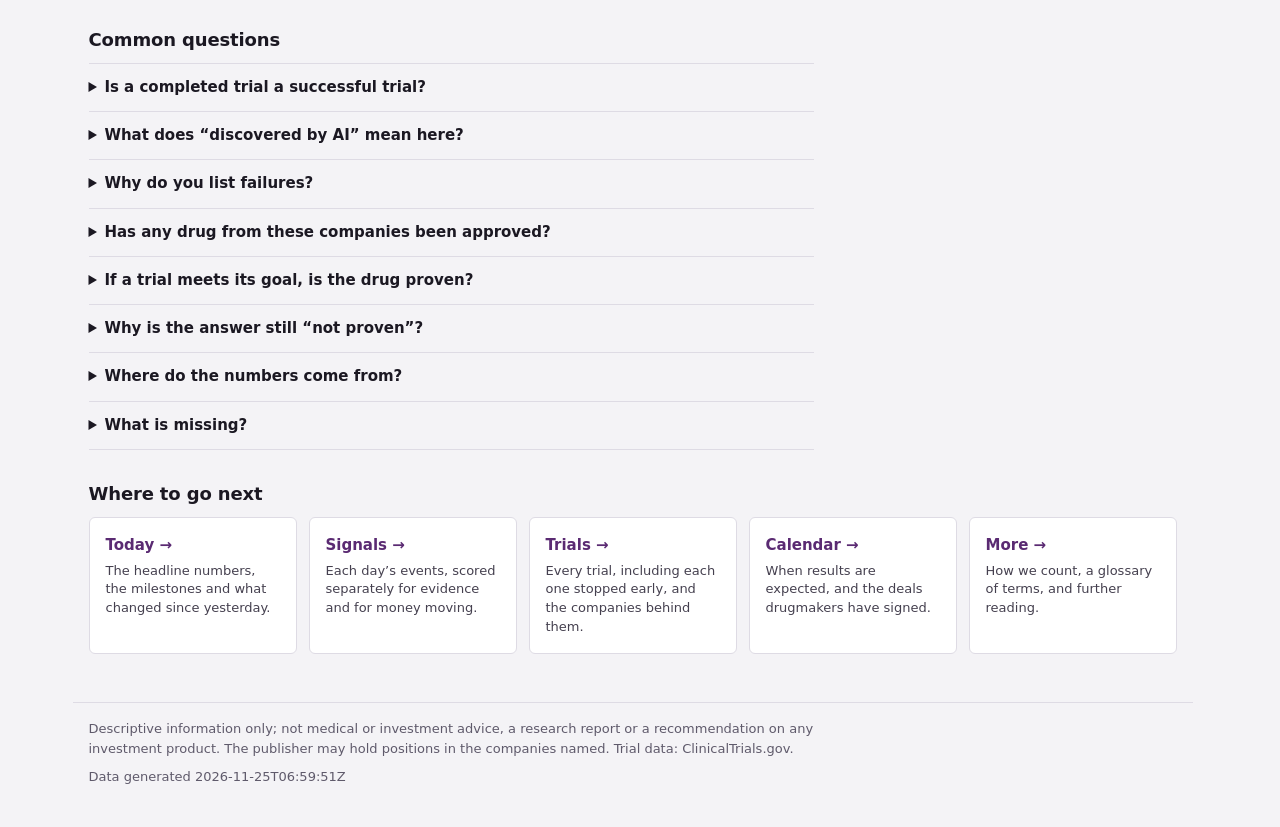
==== commit bcb85177: "site: 7510819" ====
--- a/index.html
+++ b/index.html
@@ -13,7 +13,7 @@
 <a class="skip" href="#main" data-t="skip"></a>
 <header class="top">
   <div class="wrap bar">
-    <a class="brand" href="#today">
+    <a class="brand" href="#start">
       <svg class="mark" viewBox="0 0 28 28" aria-hidden="true" focusable="false"><g transform="rotate(-38 14 14)"><path d="M14 8H9a6 6 0 0 0 0 12h5z" fill="currentColor"/><rect x="3" y="8" width="22" height="12" rx="6" fill="none" stroke="currentColor" stroke-width="1.8"/></g></svg>
       <h1 data-t="title"></h1>
     </a>
--- a/style.css
+++ b/style.css
@@ -397,6 +397,10 @@
   #panel .pbody { padding-inline: var(--s4); }
   #panel h2 { font-size: 1.25rem; }
   .kv { grid-template-columns: repeat(2, minmax(0, 1fr)); }
+}
+
+/* tables turn into cards below 960px, so a tablet never has to scroll a table sideways */
+@media (max-width: 960px) {
   /* tables become record cards: the lead line first, then labelled facts that flow like a sentence */
   .only-phone { display: block; }
   table.rc thead { display: none; }
@@ -615,3 +619,98 @@
 .range { position: relative; height: 4px; border-radius: 2px; background: var(--d-track); box-shadow: inset 0 0 0 1px var(--d-rule); margin: 16px 0 6px; }
 .range i { position: absolute; top: -5px; width: 4px; height: 14px; border-radius: 2px; background: var(--d-ink); box-shadow: 0 0 0 2px var(--panel); transform: translateX(-2px); }
 .rl { display: flex; justify-content: space-between; font: .78rem var(--mono); color: var(--muted); }
+
+/* --- trial results and milestones ------------------------------------------------------------ */
+.pill.oc { border-style: solid; font-weight: 600; }
+.pill.oc-met { background: var(--st-active-soft); color: var(--st-active-ink); border-color: transparent; }
+.pill.oc-missed { background: var(--st-stopped-soft); color: var(--st-stopped-ink); border-color: transparent; }
+.pill.oc-met::before { content: "✓ "; }
+.pill.oc-missed::before { content: "✕ "; }
+.pill.oc-mixed::before { content: "≈ "; }
+ul.ms { list-style: none; margin: 0; padding: 0; display: grid; gap: 0; max-width: 860px; border-top: 1px solid var(--line); }
+ul.ms li { display: grid; grid-template-columns: 4.4em minmax(0, 1fr); gap: 2px 14px; padding: 10px 0; border-bottom: 1px solid var(--line); align-items: baseline; }
+.ms-n { font-weight: 650; font-variant-numeric: tabular-nums; white-space: nowrap; }
+.ms-t { min-width: 0; }
+.ms-bar { grid-column: 2; height: 4px; background: var(--line-strong, var(--line)); margin-top: 4px; }
+.ms-bar i { display: block; height: 100%; background: var(--accent); }
+ul.ms li.done .ms-n { color: var(--accent); }
+.pill.oc-met_safety, .pill.oc-missed_safety { background: none; border-color: var(--line-strong, var(--line)); color: var(--ink-2, var(--ink)); font-weight: 500; }
+.pill.oc-met_safety::before { content: "✓ "; }
+.pill.oc-missed_safety::before { content: "✕ "; }
+
+/* --- table cells: let long pills wrap and stack the result under the status, so the trial table fits its box --- */
+td .pill.og { white-space: normal; text-align: left; border-radius: 12px; }
+td .pill.oc { display: table; margin-top: 5px; white-space: normal; border-radius: 12px; }
+#t-main td { overflow-wrap: anywhere; }
+#t-main td.d, #t-main td.n { overflow-wrap: normal; }
+
+/* --- the company panel's price line: full width of its box, dated at both ends --------------- */
+.mkt .chart { display: block; width: 100%; height: 72px; margin-top: 10px; overflow: visible; }
+.mkt .chart polyline { fill: none; stroke: var(--d-ink); stroke-width: 1.5; stroke-linejoin: round; stroke-linecap: round; vector-effect: non-scaling-stroke; }
+.mkt .chart line { stroke: var(--d-rule); stroke-width: 1; vector-effect: non-scaling-stroke; }
+.mkt .chart-x { margin: 4px 0 2px; }
+
+/* ---------- Start here: the plain-language page ---------- */
+.start-q { font-size: var(--fs-small); font-weight: 600; letter-spacing: var(--track); text-transform: uppercase; color: var(--muted); margin: 0 0 var(--s2); }
+:lang(zh) .start-q { letter-spacing: 0; font-size: var(--fs-body); }
+.start-ans h2 { font-size: clamp(1.5rem, 4.4vw, 2.125rem); font-weight: 700; letter-spacing: -.02em; margin-bottom: var(--s3); }
+.start-big { font-size: 1.125rem; line-height: 1.55; max-width: 62ch; margin: 0 0 var(--s5); }
+.start-ans .note:last-of-type { margin-bottom: var(--s3); }
+.stairs { list-style: none; margin: var(--s4) 0 var(--s3); padding: 0; display: grid; grid-template-columns: repeat(5, minmax(0, 1fr)); gap: 6px; align-items: end; }
+.stairs li { display: flex; flex-direction: column; gap: 4px; min-height: calc(150px + var(--i) * 26px); padding: var(--s3); background: var(--panel); border: 1px solid var(--line-strong); border-top: 4px solid var(--d-ink); border-radius: 2px 2px var(--r) var(--r); }
+.stairs li.empty { background: transparent; border: 1px dashed var(--st-unknown-line); border-top-width: 4px; }
+.st-name { font-size: var(--fs-label); font-weight: 600; letter-spacing: var(--track); text-transform: uppercase; color: var(--muted); }
+:lang(zh) .st-name { letter-spacing: 0; font-size: var(--fs-small); }
+.st-n { font-size: var(--fs-figure); font-weight: 700; line-height: 1.1; letter-spacing: -.02em; font-variant-numeric: tabular-nums; }
+.st-n small { font-size: var(--fs-small); font-weight: 500; letter-spacing: 0; color: var(--muted); }
+.st-q { font-size: var(--fs-small); line-height: 1.45; color: var(--ink); }
+.st-odds { font-size: var(--fs-small); line-height: 1.45; color: var(--muted); margin-top: auto; padding-top: var(--s2); }
+.start-left { margin-bottom: var(--s2); }
+.start-fine { max-width: 80ch; margin: 0; }
+.start-two { display: grid; grid-template-columns: minmax(0, 3fr) minmax(0, 2fr); gap: var(--s6); }
+.start-not { list-style: none; margin: 0; padding: 0; border-top: 1px solid var(--line); }
+.start-not li { padding: 10px 0 10px 22px; border-bottom: 1px solid var(--line); position: relative; }
+.start-not li::before { content: ""; position: absolute; left: 2px; top: 1.25em; width: 10px; height: 2px; background: var(--d-rule); }
+.start-faq { max-width: 76ch; border-top: 1px solid var(--line); }
+.start-faq details { border-bottom: 1px solid var(--line); }
+.start-faq summary { cursor: pointer; padding: 12px 0; font-weight: 600; min-height: var(--tap); }
+.start-faq summary:hover { color: var(--accent); }
+.start-faq p { margin: 0 0 var(--s4); color: var(--ink-2); }
+.start-next { display: grid; grid-template-columns: repeat(5, minmax(0, 1fr)); gap: var(--s3); }
+.start-next a { display: flex; flex-direction: column; gap: 4px; padding: var(--s4); background: var(--panel); border: 1px solid var(--line); border-radius: var(--r); color: var(--ink); text-decoration: none; }
+.start-next a:hover { border-color: var(--accent); }
+.start-next b { color: var(--accent); font-weight: 650; }
+.start-next span { font-size: var(--fs-small); color: var(--ink-2); line-height: 1.45; }
+@media (max-width: 900px) {
+  .stairs { grid-template-columns: 1fr; gap: 0; }
+  .stairs li, .stairs li.empty { min-height: 0; display: grid; grid-template-columns: 5.2em minmax(0, 1fr); gap: 2px var(--s3); border-radius: 0; border-width: 0 0 1px 4px; border-left: 4px solid var(--d-ink); padding: var(--s3) 0 var(--s3) var(--s3); }
+  .stairs li.empty { border-left-style: dashed; border-left-color: var(--st-unknown-line); border-bottom-style: solid; border-bottom-color: var(--line-strong); }
+  .st-name { grid-column: 1 / 3; }
+  .st-n { grid-row: 2 / 4; font-size: 1.5rem; }
+  .st-n small { display: block; }
+  .st-odds { margin-top: 0; padding-top: 0; }
+  .start-two { grid-template-columns: 1fr; gap: 0; }
+  .start-next { grid-template-columns: repeat(2, minmax(0, 1fr)); }
+}
+@media (max-width: 480px) { .start-next { grid-template-columns: 1fr; } }
+.start-ans h2 { font-size: clamp(2rem, 7vw, 3rem); line-height: 1.1; }
+.start-nums { display: grid; grid-template-columns: repeat(4, minmax(0, 1fr)); border-top: 2px solid var(--ink); border-bottom: 1px solid var(--line); margin-bottom: var(--s5); }
+.start-nums div { padding: var(--s3) var(--s4) var(--s4) 0; }
+.start-nums div + div { padding-left: var(--s4); border-left: 1px solid var(--line); }
+.start-nums b { display: block; font-size: 2.5rem; font-weight: 700; line-height: 1.1; letter-spacing: -.02em; font-variant-numeric: tabular-nums; }
+.start-nums span { display: block; font-size: var(--fs-small); color: var(--ink-2); line-height: 1.4; margin-top: 2px; }
+.st-q b { display: block; font-size: var(--fs-body); font-weight: 650; }
+.mp { background: var(--panel); border: 1px solid var(--line); border-left: 4px solid var(--accent); border-radius: var(--r); padding: var(--s3) var(--s4); margin-bottom: var(--s5); }
+.mp p { margin: 0; max-width: 90ch; }
+.mp-k { font-size: var(--fs-label); font-weight: 600; letter-spacing: var(--track); text-transform: uppercase; color: var(--muted); }
+:lang(zh) .mp-k { letter-spacing: 0; font-size: var(--fs-small); }
+.mp-a b { font-size: var(--fs-h2); font-weight: 700; margin-right: 4px; }
+.mp-n { font-size: var(--fs-small); color: var(--ink-2); margin-top: 4px !important; }
+@media (max-width: 720px) {
+  .start-nums { grid-template-columns: repeat(2, minmax(0, 1fr)); }
+  .start-nums div:nth-child(3) { padding-left: 0; border-left: 0; }
+  .start-nums div:nth-child(n+3) { border-top: 1px solid var(--line); }
+  .start-nums b { font-size: 2rem; }
+}
+.start-new { margin: 0 0 var(--s4); padding: var(--s2) var(--s3); background: var(--accent-soft); border-radius: var(--r); font-weight: 600; max-width: none; }
+.start-new a { margin-left: var(--s2); font-weight: 500; white-space: nowrap; }
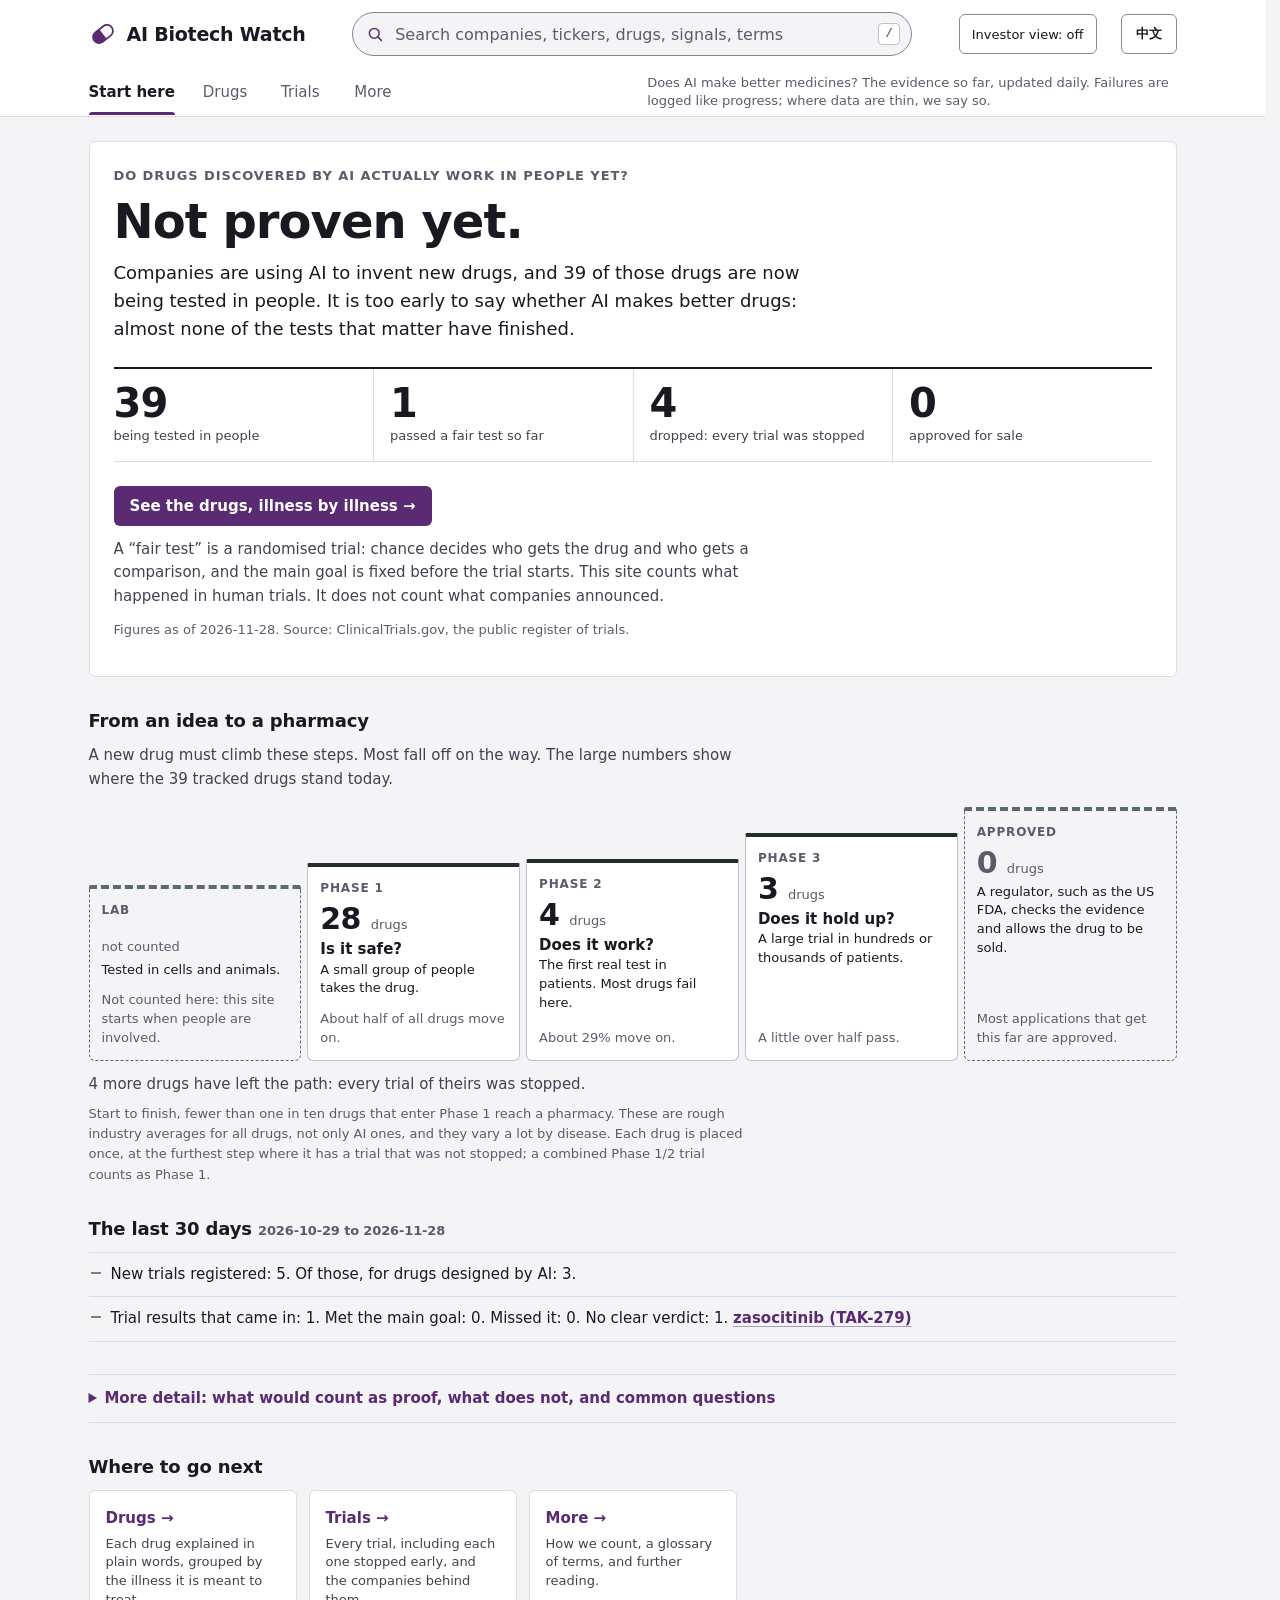
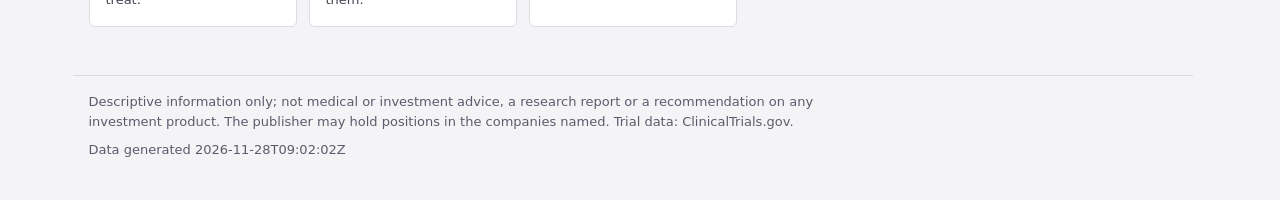
==== commit 9bc4f116: "site: 9159220" ====
--- a/index.html
+++ b/index.html
@@ -23,6 +23,7 @@
       <kbd class="gs-key" aria-hidden="true">/</kbd>
       <div id="gs-res" hidden></div>
     </div>
+    <button id="inv" type="button" aria-pressed="false"></button>
     <button id="lang" type="button"></button>
   </div>
   <div class="wrap navrow">
--- a/style.css
+++ b/style.css
@@ -714,3 +714,83 @@
 }
 .start-new { margin: 0 0 var(--s4); padding: var(--s2) var(--s3); background: var(--accent-soft); border-radius: var(--r); font-weight: 600; max-width: none; }
 .start-new a { margin-left: var(--s2); font-weight: 500; white-space: nowrap; }
+
+/* ---------- plain-language caption at the top of each page ---------- */
+.plain-cap { background: var(--accent-soft); border-radius: var(--r); padding: 0 var(--s4); margin-bottom: var(--s5); }
+.plain-cap summary { display: flex; flex-wrap: wrap; align-items: baseline; gap: 2px var(--s3); padding: var(--s3) 0; cursor: pointer; list-style: none; }
+.plain-cap summary::-webkit-details-marker { display: none; }
+.plain-cap summary > b { font-size: var(--fs-label); font-weight: 650; letter-spacing: var(--track); text-transform: uppercase; color: var(--accent); white-space: nowrap; }
+:lang(zh) .plain-cap summary > b { letter-spacing: 0; font-size: var(--fs-small); }
+.pc-lead { flex: 1 1 20ch; min-width: 0; font-weight: 600; }
+.pc-t { font-size: var(--fs-small); color: var(--accent); text-decoration: underline; white-space: nowrap; }
+.pc-t::after { content: attr(data-show); }
+.plain-cap[open] .pc-t::after { content: attr(data-hide); }
+.plain-cap ul { list-style: none; margin: 0; padding: 0 0 var(--s3); display: grid; grid-template-columns: repeat(2, minmax(0, 1fr)); gap: var(--s2) var(--s6); border-top: 1px solid var(--line-strong); padding-top: var(--s3); }
+.plain-cap li { font-size: var(--fs-small); line-height: 1.5; color: var(--ink); }
+.plain-cap li b { font-weight: 650; }
+@media (max-width: 720px) { .plain-cap ul { grid-template-columns: 1fr; } .plain-cap { padding: 0 var(--s3); } }
+@media print { .plain-cap { display: none; } }
+
+/* ---------- investor switch, drugs by illness, drug pages, 30-day block ---------- */
+.bar { grid-template-columns: auto minmax(0, 1fr) auto auto; }
+#inv { min-height: var(--tap); padding: 0 12px; border: 1px solid var(--control); border-radius: var(--r); background: var(--panel); color: var(--ink); font: 500 var(--fs-small) var(--sans); cursor: pointer; white-space: nowrap; }
+#inv[aria-pressed="true"] { background: var(--accent-soft); border-color: var(--accent); color: var(--accent); font-weight: 600; }
+.btn-cta { display: inline-flex; align-items: center; min-height: var(--tap); padding: 0 var(--s4); background: var(--accent); color: var(--accent-on); border-radius: var(--r); font-weight: 600; text-decoration: none; }
+.btn-cta:hover { background: var(--accent-strong); color: var(--accent-on); }
+a.chip { text-decoration: none; }
+.start-more { border-top: 1px solid var(--line); border-bottom: 1px solid var(--line); }
+.start-more > summary { cursor: pointer; padding: var(--s3) 0; font-weight: 600; min-height: var(--tap); color: var(--accent); }
+.start-more[open] > summary { margin-bottom: var(--s4); }
+.start-more > section, .start-more > .start-two { margin-bottom: var(--s5); }
+.month li { padding-left: 22px; }
+.ills { display: grid; grid-template-columns: repeat(auto-fill, minmax(340px, 1fr)); gap: var(--s4); margin-top: var(--s4); }
+.ill { background: var(--panel); border: 1px solid var(--line); border-radius: var(--r); padding: var(--s4) var(--s5); min-width: 0; }
+.ill h3 { margin: 0 0 var(--s1); }
+.ill h3 .small { font-weight: 400; margin-left: 6px; }
+.ill-p { color: var(--ink-2); font-size: var(--fs-small); line-height: 1.5; margin: 0 0 var(--s3); }
+.ill ul { list-style: none; margin: 0; padding: 0; border-top: 1px solid var(--line); }
+.ill li { display: flex; flex-wrap: wrap; justify-content: space-between; align-items: baseline; gap: 2px var(--s3); padding: 8px 0; border-bottom: 1px solid var(--line); }
+.ill li:last-child { border-bottom: 0; padding-bottom: 0; }
+.ill-st { font-size: var(--fs-small); white-space: nowrap; }
+.dlk { font-weight: 650; }
+.pips { display: inline-flex; gap: 3px; vertical-align: middle; }
+.pips i { width: 9px; height: 9px; border-radius: 50%; border: 1.5px solid var(--d-rule); box-sizing: border-box; }
+.pips i.on { background: var(--d-ink); border-color: var(--d-ink); }
+.pips.none i { border-style: dashed; }
+.pips-l { font-size: var(--fs-small); color: var(--ink-2); }
+.back { margin: 0; }
+.drug h2 { font-size: clamp(1.75rem, 6vw, 2.5rem); line-height: 1.15; overflow-wrap: anywhere; }
+.dsteps { list-style: none; margin: 0; padding: 0; display: grid; grid-template-columns: repeat(4, minmax(0, 1fr)); gap: 6px; }
+.dsteps li { padding: var(--s3); border: 1px dashed var(--st-unknown-line); border-top-width: 4px; border-radius: 2px 2px var(--r) var(--r); color: var(--muted); }
+.dsteps li b { display: block; font-size: var(--fs-label); letter-spacing: var(--track); text-transform: uppercase; }
+:lang(zh) .dsteps li b { letter-spacing: 0; font-size: var(--fs-small); }
+.dsteps li span { display: block; font-size: var(--fs-small); line-height: 1.45; margin-top: 2px; }
+.dsteps li.past, .dsteps li.cur { border-style: solid; border-color: var(--line-strong); border-top-color: var(--d-ink); background: var(--panel); color: var(--ink); }
+.dsteps li.cur { border-color: var(--accent); border-top-color: var(--accent); box-shadow: inset 0 0 0 1px var(--accent); }
+.dsteps li.cur b::after { content: " ●"; color: var(--accent); }
+.dill { margin: 0; max-width: 76ch; border-top: 1px solid var(--line); }
+.dill > div { padding: 10px 0; border-bottom: 1px solid var(--line); }
+.dill dt { font-weight: 650; }
+.dill dd { margin: 2px 0 0; color: var(--ink-2); }
+.dres { list-style: none; margin: 0 0 var(--s3); padding: 0; max-width: 76ch; border-top: 1px solid var(--line); }
+.dres li { padding: 10px 0; border-bottom: 1px solid var(--line); }
+.means { display: block; margin-top: 6px; padding: 6px 10px; background: var(--well); border-radius: var(--r); font-size: var(--fs-small); color: var(--ink); }
+.dtr li { padding: 8px 0; border-bottom: 1px solid var(--line); }
+@media (max-width: 720px) {
+  .bar { grid-template-columns: minmax(0, 1fr) auto auto; }
+  #inv { grid-area: 1 / 2; min-height: 36px; font-size: 0; padding: 0 10px; }
+  #inv::after { content: attr(data-short); font-size: var(--fs-small); }
+  #lang { grid-area: 1 / 3; }
+  .gs { grid-area: 2 / 1 / 3 / 4; }
+  .ills { grid-template-columns: 1fr; }
+  .dsteps { grid-template-columns: 1fr; gap: 0; }
+  .dsteps li, .dsteps li.past, .dsteps li.cur { border-width: 0 0 1px 4px; border-radius: 0; border-left-color: var(--st-unknown-line); }
+  .dsteps li.past { border-left-color: var(--d-ink); border-left-style: solid; }
+  .dsteps li.cur { border-left-color: var(--accent); border-left-style: solid; box-shadow: none; }
+}
+.ills { grid-template-columns: repeat(auto-fill, minmax(min(340px, 100%), 1fr)); }
+.ill-st { white-space: normal; }
+.ill li > span { min-width: 0; overflow-wrap: anywhere; }
+.filters .chips { flex-wrap: wrap; max-width: 100%; }
+.chip[aria-current="true"] { background: var(--accent); color: var(--accent-on); border-color: var(--accent); font-weight: 600; }
+.chip[aria-current="true"]::before { content: "✓"; margin-right: 6px; font-size: .85em; }
